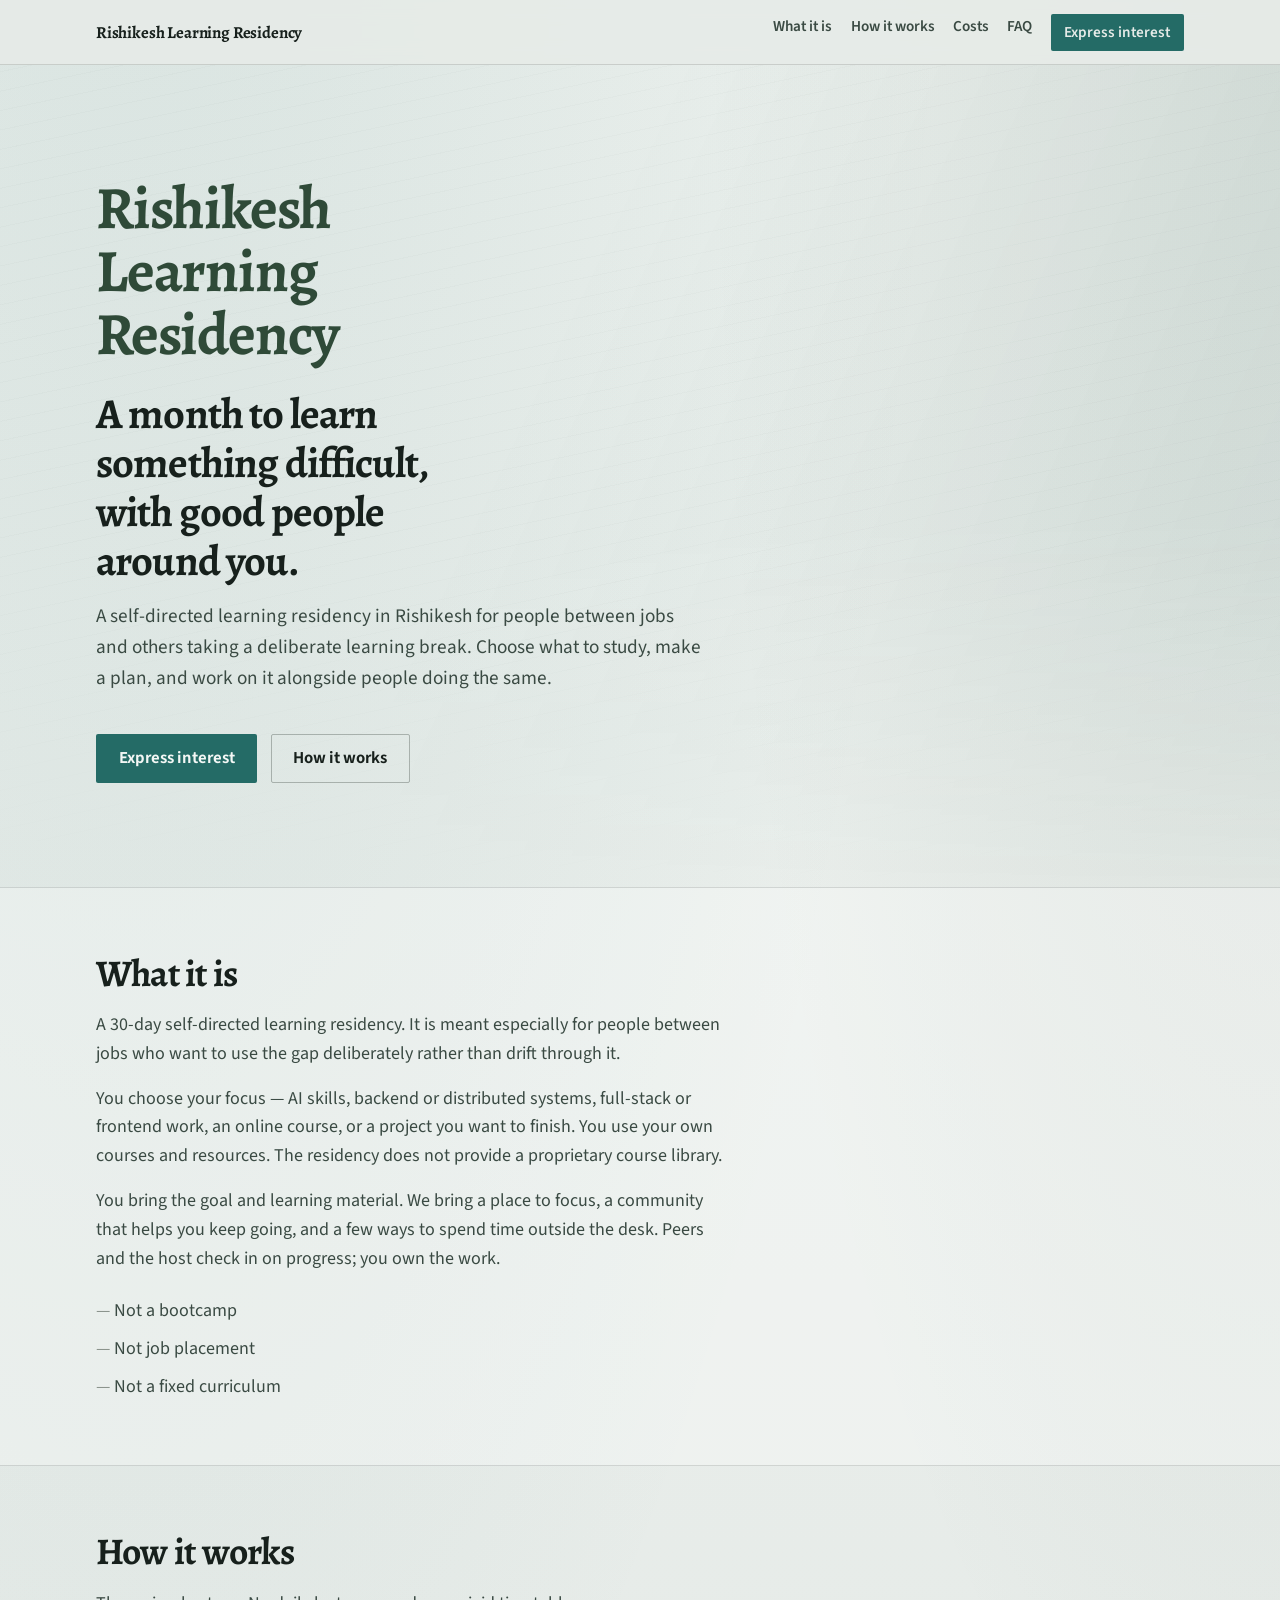
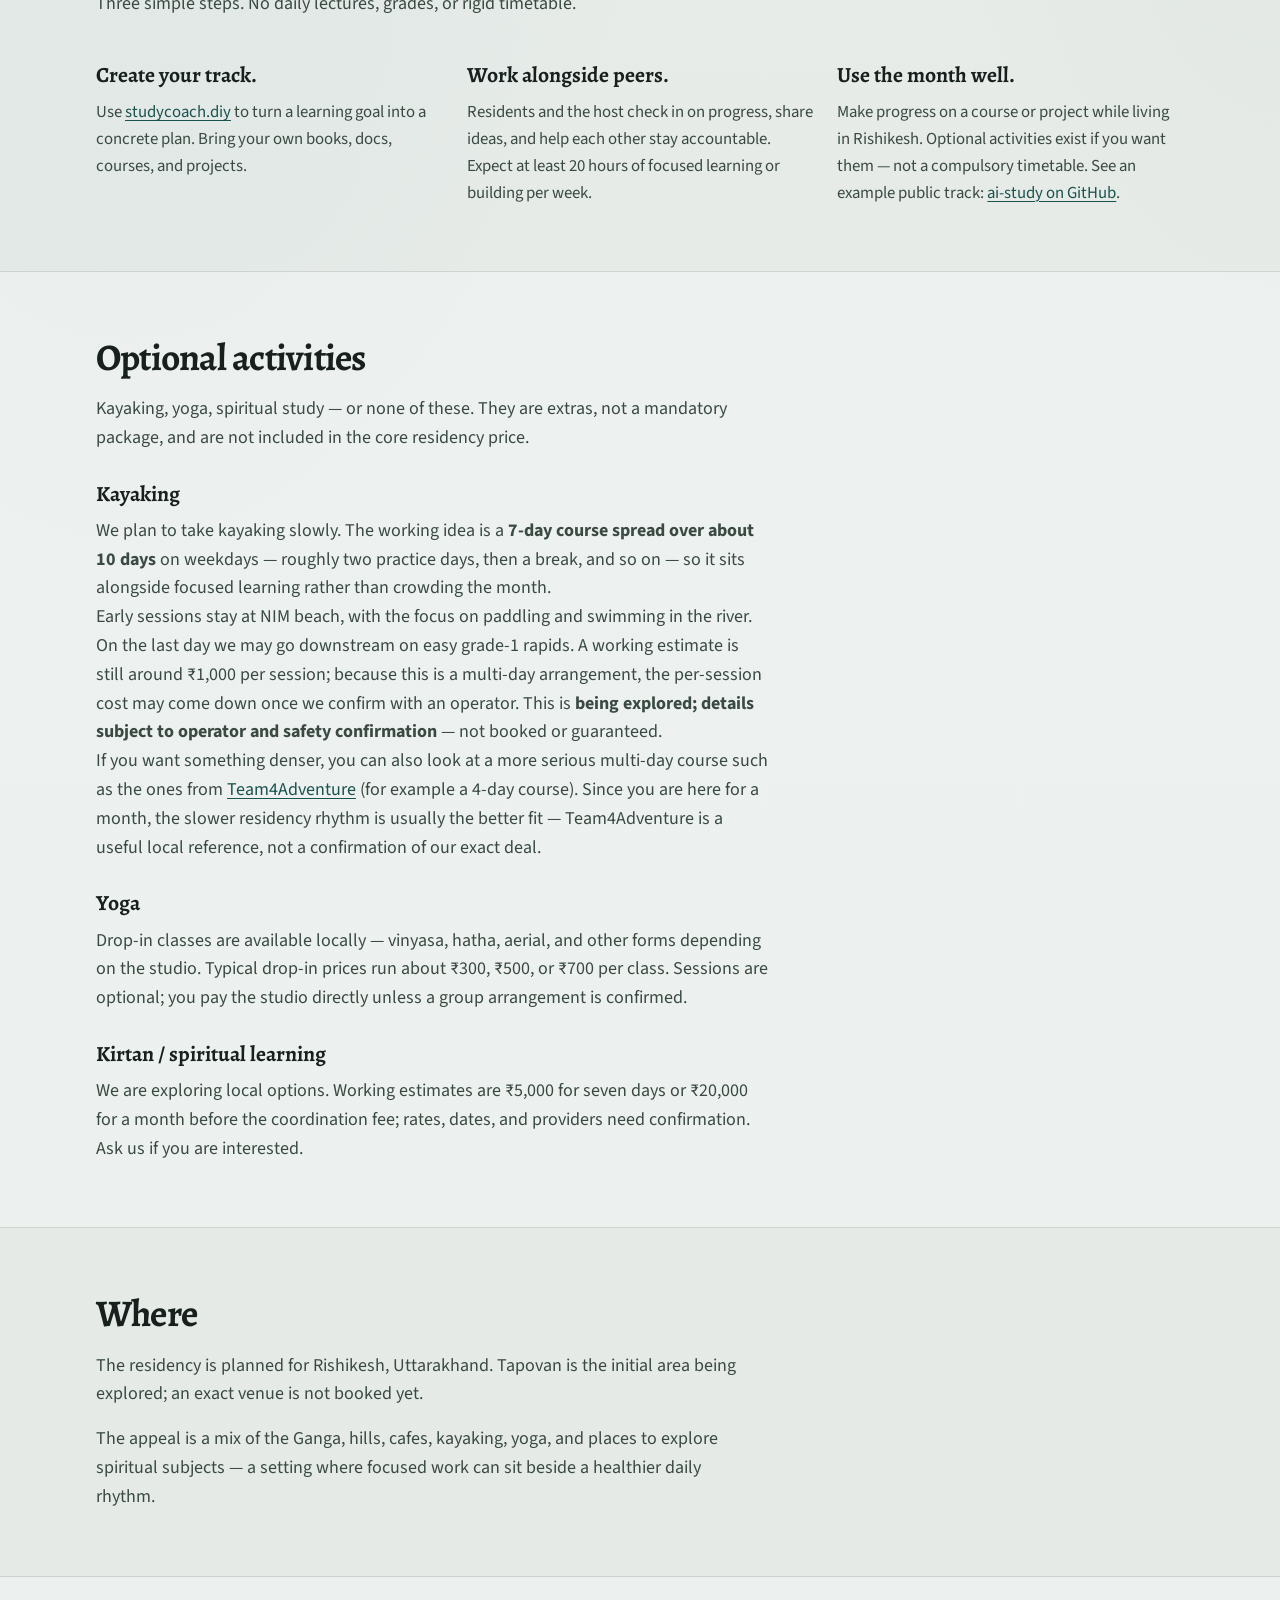
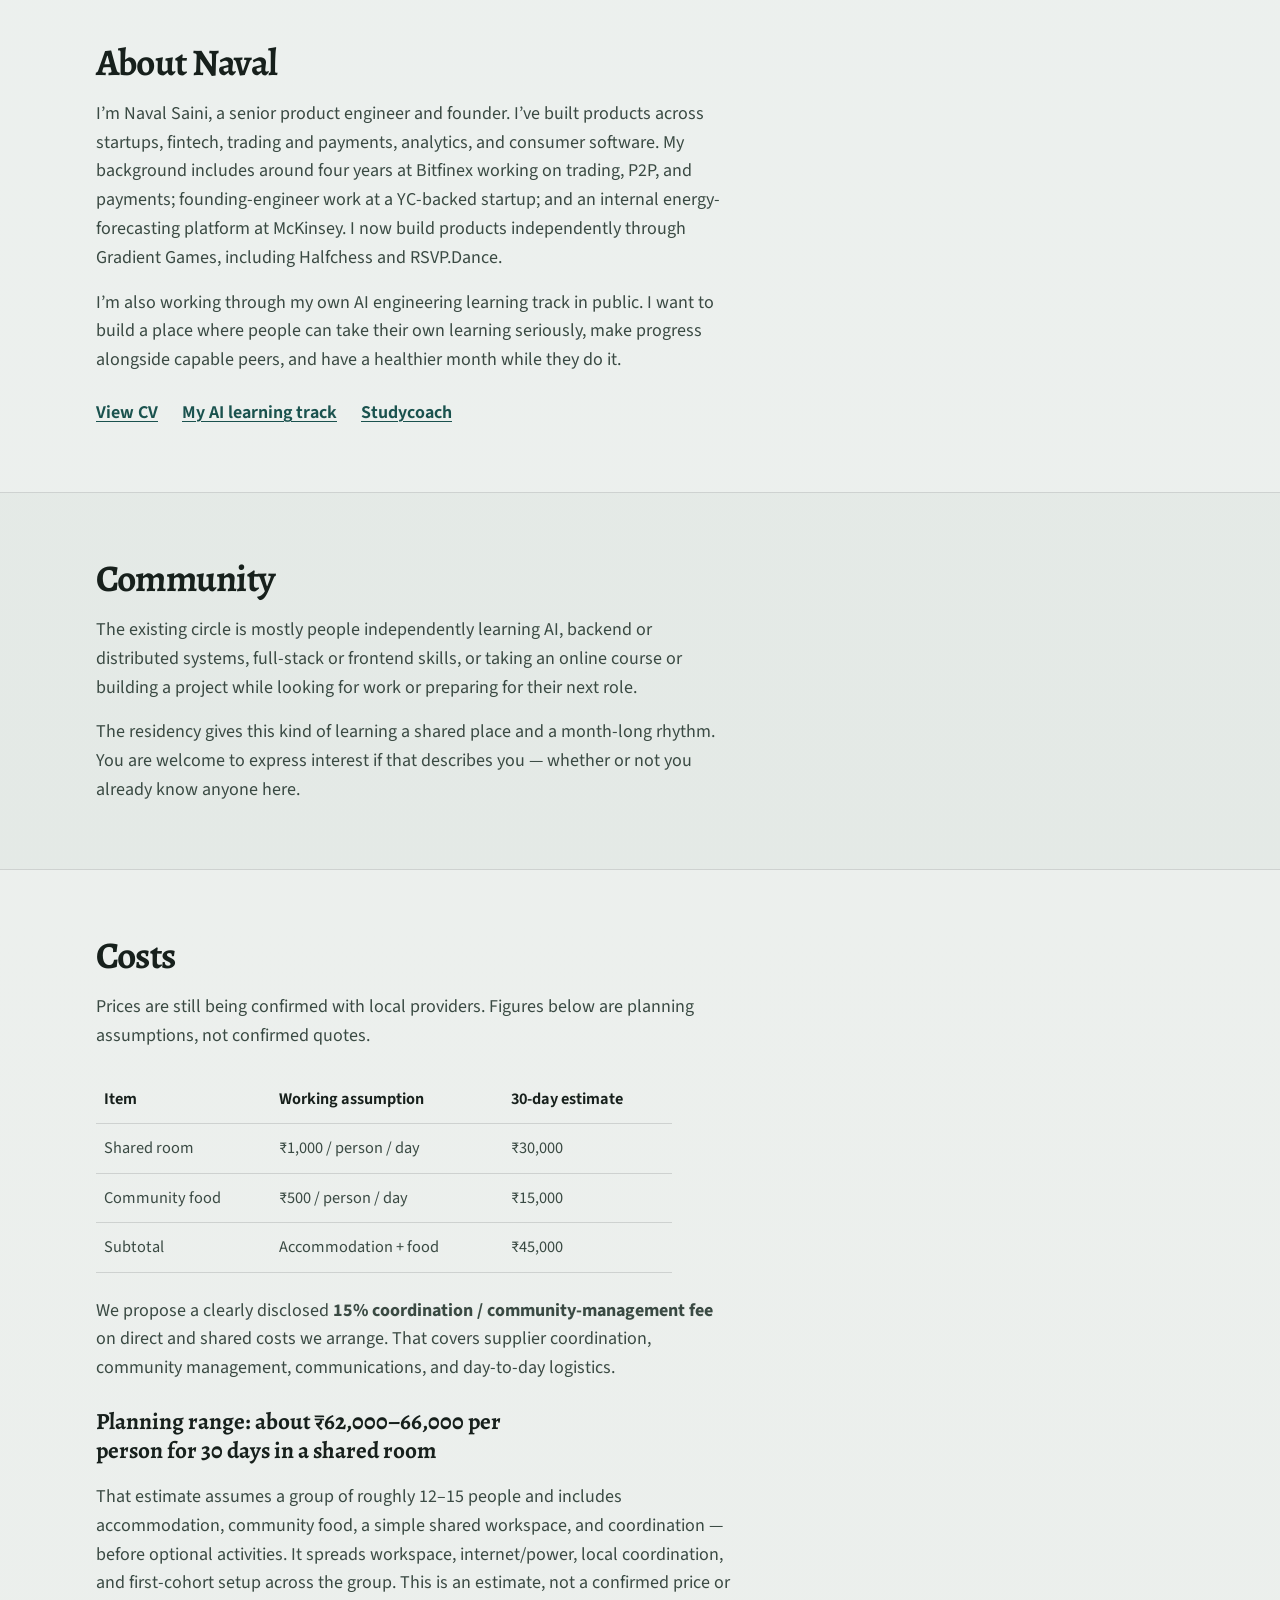
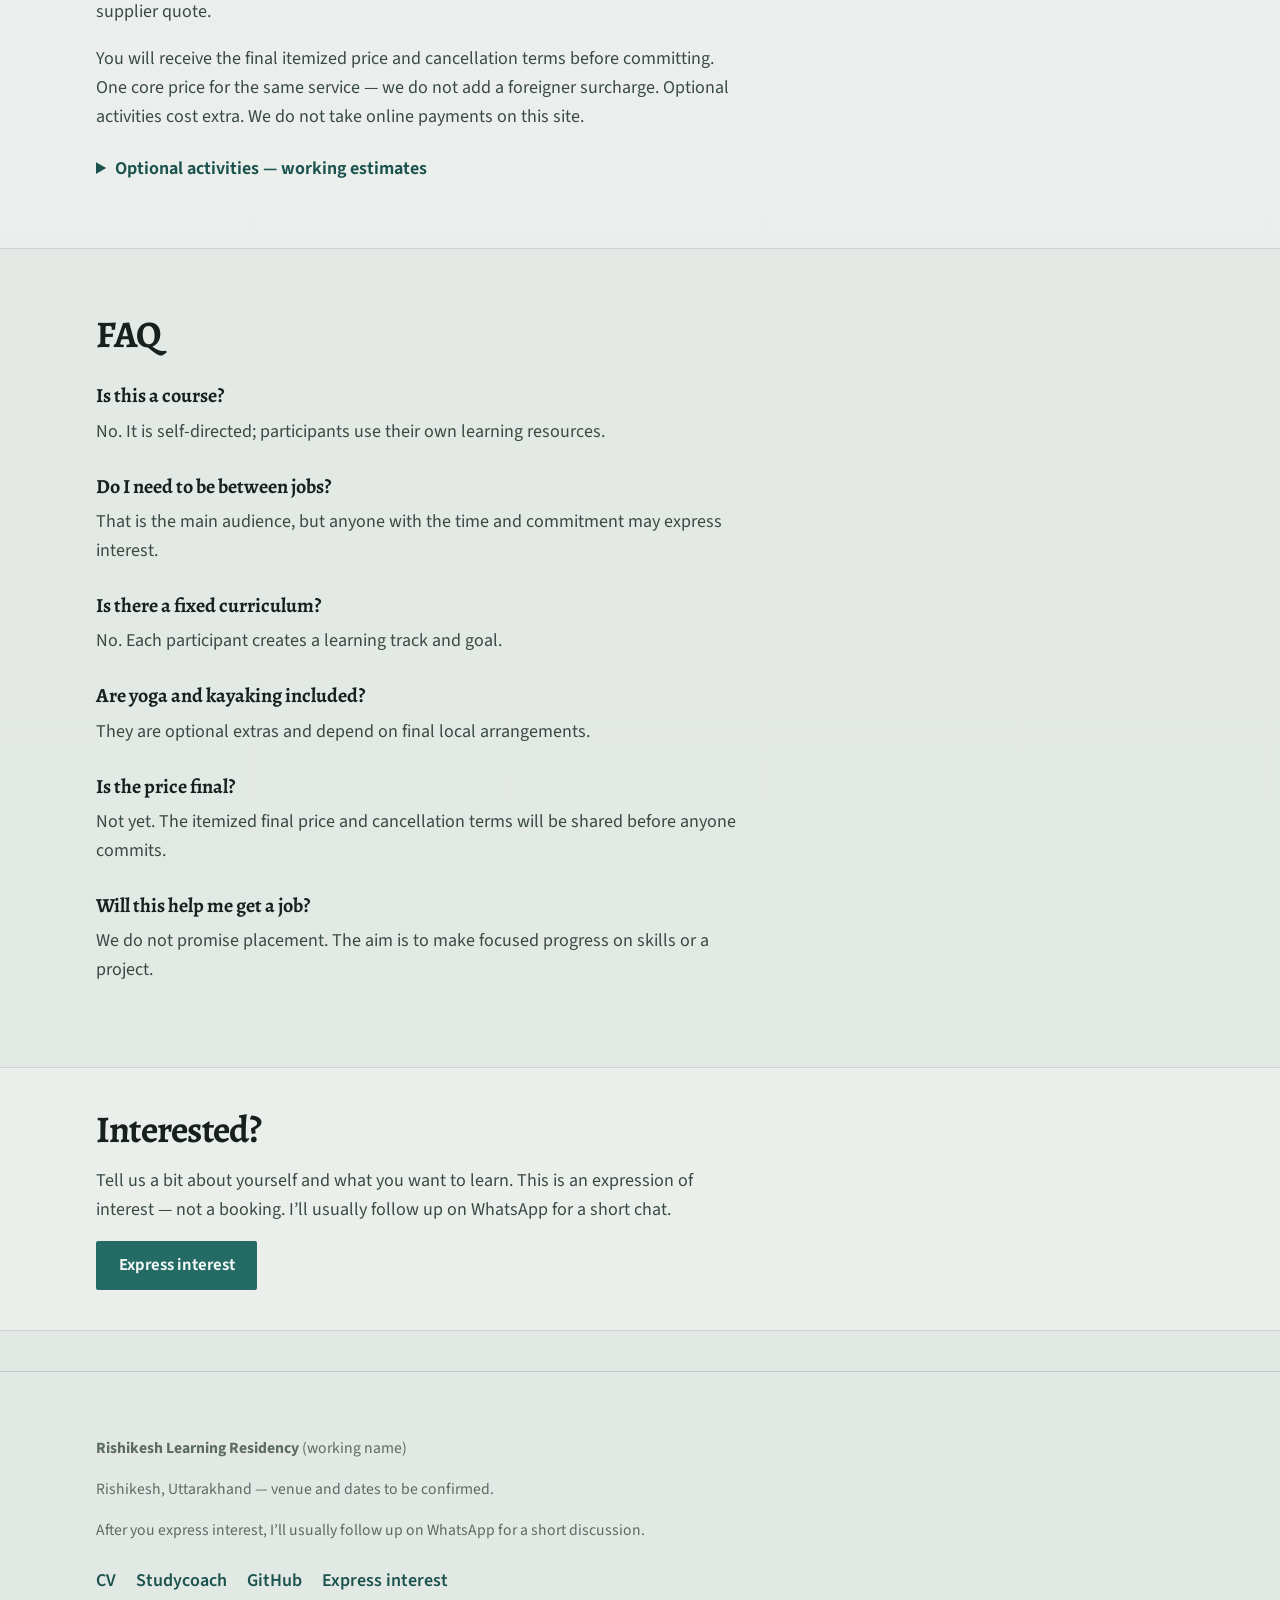
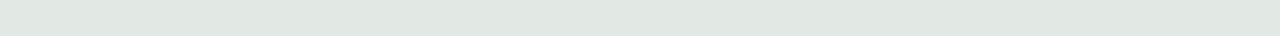
==== index.html @ 3d9aa68c "Add Rishikesh Learning Residency static site. Ship the English landing page and multi-step interest " ====
<!DOCTYPE html>
<html lang="en">
<head>
  <meta charset="utf-8">
  <meta name="viewport" content="width=device-width, initial-scale=1">
  <title>Rishikesh Learning Residency — a month to learn something difficult</title>
  <meta name="description" content="A 30-day self-directed learning residency in Rishikesh for people between jobs and others taking a deliberate learning break. Place, community, and accountability — not a bootcamp.">
  <meta property="og:title" content="Rishikesh Learning Residency">
  <meta property="og:description" content="A month to learn something difficult, with good people around you. Self-directed residency in Rishikesh — especially for people between jobs.">
  <meta property="og:type" content="website">
  <link rel="preconnect" href="https://fonts.googleapis.com">
  <link rel="preconnect" href="https://fonts.gstatic.com" crossorigin>
  <link href="https://fonts.googleapis.com/css2?family=Alegreya:ital,wght@0,500;0,700;1,500&family=Source+Sans+3:ital,wght@0,400;0,600;0,700;1,400&display=swap" rel="stylesheet">
  <link rel="stylesheet" href="css/styles.css">
</head>
<body>
  <!--
    THESIS: A riverside month for serious self-directed learning with peers — not a SaaS bootcamp funnel.
    OWN-WORLD: Cool stone-paper ground, forest ink, river-teal actions; Alegreya display + Source Sans 3; editorial sections without card grids.
    STORY: Visitor understands self-directed residency for between-jobs engineers, trusts provisional pricing, and expresses interest.
    FIRST VIEWPORT: Brand name dominant, one headline, one subhead, two CTAs; CSS river/stone atmosphere — no stock photo.
    FORM: Brief-pinned outdoors editorial (river / stone / forest / paper); seed deferred — PRODUCT.md + approved spec.
    FINISH: unreviewed and undocumented is unfinished; this build ends with the finish review, the verdict, and DESIGN.md
  -->
  <a class="skip-link" href="#main">Skip to content</a>

  <header class="site-header">
    <div class="site-header__inner">
      <a class="brand" href="index.html">Rishikesh Learning Residency</a>
      <nav class="nav" aria-label="Primary">
        <a href="#what">What it is</a>
        <a href="#how-it-works">How it works</a>
        <a href="#costs">Costs</a>
        <a href="#faq">FAQ</a>
        <a class="nav__cta" href="apply.html">Express interest</a>
      </nav>
    </div>
  </header>

  <main id="main">
    <section class="hero" aria-labelledby="hero-brand">
      <div class="hero__atmosphere" aria-hidden="true"></div>
      <div class="hero__inner">
        <p class="hero__brand" id="hero-brand">Rishikesh Learning Residency</p>
        <h1>A month to learn something difficult, with good people around you.</h1>
        <p class="hero__lead">A self-directed learning residency in Rishikesh for people between jobs and others taking a deliberate learning break. Choose what to study, make a plan, and work on it alongside people doing the same.</p>
        <div class="hero__actions">
          <a class="btn btn--primary" href="apply.html">Express interest</a>
          <a class="btn btn--secondary" href="#how-it-works">How it works</a>
        </div>
      </div>
    </section>

    <section class="section section--band" id="what" aria-labelledby="what-title">
      <div class="section__inner">
        <h2 id="what-title">What it is</h2>
        <div class="prose">
          <p>A 30-day self-directed learning residency. It is meant especially for people between jobs who want to use the gap deliberately rather than drift through it.</p>
          <p>You choose your focus — AI skills, backend or distributed systems, full-stack or frontend work, an online course, or a project you want to finish. You use your own courses and resources. The residency does not provide a proprietary course library.</p>
          <p>You bring the goal and learning material. We bring a place to focus, a community that helps you keep going, and a few ways to spend time outside the desk. Peers and the host check in on progress; you own the work.</p>
        </div>
        <ul class="not-list" aria-label="What this is not">
          <li>Not a bootcamp</li>
          <li>Not job placement</li>
          <li>Not a fixed curriculum</li>
        </ul>
      </div>
    </section>

    <section class="section" id="how-it-works" aria-labelledby="how-title">
      <div class="section__inner">
        <h2 id="how-title">How it works</h2>
        <p class="section__lead">Three simple steps. No daily lectures, grades, or rigid timetable.</p>
        <ol class="steps">
          <li>
            <strong>Create your track.</strong>
            <p>Use <a href="https://studycoach.diy" target="_blank" rel="noopener noreferrer">studycoach.diy</a> to turn a learning goal into a concrete plan. Bring your own books, docs, courses, and projects.</p>
          </li>
          <li>
            <strong>Work alongside peers.</strong>
            <p>Residents and the host check in on progress, share ideas, and help each other stay accountable. Expect at least 20 hours of focused learning or building per week.</p>
          </li>
          <li>
            <strong>Use the month well.</strong>
            <p>Make progress on a course or project while living in Rishikesh. Optional activities exist if you want them — not a compulsory timetable. See an example public track: <a href="https://github.com/naval200/ai-study" target="_blank" rel="noopener noreferrer">ai-study on GitHub</a>.</p>
          </li>
        </ol>
      </div>
    </section>

    <section class="section section--band" id="activities" aria-labelledby="activities-title">
      <div class="section__inner">
        <h2 id="activities-title">Optional activities</h2>
        <p class="section__lead">Kayaking, yoga, spiritual study — or none of these. They are extras, not a mandatory package, and are not included in the core residency price.</p>
        <ul class="activity-list">
          <li>
            <h3>Kayaking</h3>
            <p>We plan to take kayaking slowly. The working idea is a <strong>7-day course spread over about 10 days</strong> on weekdays — roughly two practice days, then a break, and so on — so it sits alongside focused learning rather than crowding the month.</p>
            <p>Early sessions stay at NIM beach, with the focus on paddling and swimming in the river. On the last day we may go downstream on easy grade-1 rapids. A working estimate is still around ₹1,000 per session; because this is a multi-day arrangement, the per-session cost may come down once we confirm with an operator. This is <strong>being explored; details subject to operator and safety confirmation</strong> — not booked or guaranteed.</p>
            <p>If you want something denser, you can also look at a more serious multi-day course such as the ones from <a href="https://team4adventure.com/kayaking-course-basic" target="_blank" rel="noopener noreferrer">Team4Adventure</a> (for example a 4-day course). Since you are here for a month, the slower residency rhythm is usually the better fit — Team4Adventure is a useful local reference, not a confirmation of our exact deal.</p>
          </li>
          <li>
            <h3>Yoga</h3>
            <p>Drop-in classes are available locally — vinyasa, hatha, aerial, and other forms depending on the studio. Typical drop-in prices run about ₹300, ₹500, or ₹700 per class. Sessions are optional; you pay the studio directly unless a group arrangement is confirmed.</p>
          </li>
          <li>
            <h3>Kirtan / spiritual learning</h3>
            <p>We are exploring local options. Working estimates are ₹5,000 for seven days or ₹20,000 for a month before the coordination fee; rates, dates, and providers need confirmation. Ask us if you are interested.</p>
          </li>
        </ul>
      </div>
    </section>

    <section class="section" id="where" aria-labelledby="where-title">
      <div class="section__inner">
        <h2 id="where-title">Where</h2>
        <div class="prose">
          <p>The residency is planned for Rishikesh, Uttarakhand. Tapovan is the initial area being explored; an exact venue is not booked yet.</p>
          <p>The appeal is a mix of the Ganga, hills, cafes, kayaking, yoga, and places to explore spiritual subjects — a setting where focused work can sit beside a healthier daily rhythm.</p>
        </div>
      </div>
    </section>

    <section class="section section--band" id="about" aria-labelledby="about-title">
      <div class="section__inner">
        <h2 id="about-title">About Naval</h2>
        <div class="prose">
          <p>I’m Naval Saini, a senior product engineer and founder. I’ve built products across startups, fintech, trading and payments, analytics, and consumer software. My background includes around four years at Bitfinex working on trading, P2P, and payments; founding-engineer work at a YC-backed startup; and an internal energy-forecasting platform at McKinsey. I now build products independently through Gradient Games, including Halfchess and RSVP.Dance.</p>
          <p>I’m also working through my own AI engineering learning track in public. I want to build a place where people can take their own learning seriously, make progress alongside capable peers, and have a healthier month while they do it.</p>
        </div>
        <div class="about-links">
          <a href="https://docs.google.com/document/d/1HpagfX0jXN2ov1obf1JOlhFq2pX6bAbXEfdLFe5IGxw/edit?usp=sharing" target="_blank" rel="noopener noreferrer">View CV</a>
          <a href="https://github.com/naval200/ai-study" target="_blank" rel="noopener noreferrer">My AI learning track</a>
          <a href="https://studycoach.diy" target="_blank" rel="noopener noreferrer">Studycoach</a>
        </div>
      </div>
    </section>

    <section class="section" id="community" aria-labelledby="community-title">
      <div class="section__inner">
        <h2 id="community-title">Community</h2>
        <div class="prose">
          <p>The existing circle is mostly people independently learning AI, backend or distributed systems, full-stack or frontend skills, or taking an online course or building a project while looking for work or preparing for their next role.</p>
          <p>The residency gives this kind of learning a shared place and a month-long rhythm. You are welcome to express interest if that describes you — whether or not you already know anyone here.</p>
        </div>
      </div>
    </section>

    <section class="section section--band" id="costs" aria-labelledby="costs-title">
      <div class="section__inner">
        <h2 id="costs-title">Costs</h2>
        <p class="section__lead">Prices are still being confirmed with local providers. Figures below are planning assumptions, not confirmed quotes.</p>

        <table class="cost-table">
          <caption class="visually-hidden">Working 30-day cost assumptions</caption>
          <thead>
            <tr>
              <th scope="col">Item</th>
              <th scope="col">Working assumption</th>
              <th scope="col">30-day estimate</th>
            </tr>
          </thead>
          <tbody>
            <tr>
              <td>Shared room</td>
              <td>₹1,000 / person / day</td>
              <td>₹30,000</td>
            </tr>
            <tr>
              <td>Community food</td>
              <td>₹500 / person / day</td>
              <td>₹15,000</td>
            </tr>
            <tr>
              <td>Subtotal</td>
              <td>Accommodation + food</td>
              <td>₹45,000</td>
            </tr>
          </tbody>
        </table>

        <p class="prose">We propose a clearly disclosed <strong>15% coordination / community-management fee</strong> on direct and shared costs we arrange. That covers supplier coordination, community management, communications, and day-to-day logistics.</p>

        <p class="cost-highlight">Planning range: about ₹62,000–66,000 per person for 30 days in a shared room</p>
        <p class="prose">That estimate assumes a group of roughly 12–15 people and includes accommodation, community food, a simple shared workspace, and coordination — before optional activities. It spreads workspace, internet/power, local coordination, and first-cohort setup across the group. This is an estimate, not a confirmed price or supplier quote.</p>
        <p class="prose">You will receive the final itemized price and cancellation terms before committing. One core price for the same service — we do not add a foreigner surcharge. Optional activities cost extra. We do not take online payments on this site.</p>

        <details class="optional-costs">
          <summary>Optional activities — working estimates</summary>
          <ul class="activity-list">
            <li>
              <h3>Kayaking</h3>
              <p>Proposed slow track: 7 practice days over ~10 calendar days × ₹1,000 = ₹7,000; with 15% fee, ₹8,050 — per-session rate may fall for a multi-day package. Optional denser courses (e.g. Team4Adventure 4-day) priced separately with the operator. <strong>Not confirmed.</strong></p>
            </li>
            <li>
              <h3>Kirtan</h3>
              <p>₹5,000 for 7 days / ₹20,000 for a month; with 15% fee, ₹5,750 / ₹23,000 if arranged by us. Provider and dates not confirmed.</p>
            </li>
            <li>
              <h3>Yoga drop-ins</h3>
              <p>Typical drop-ins about ₹300 / ₹500 / ₹700 depending on studio and style (vinyasa, hatha, aerial, and others). Paid separately unless a group arrangement is agreed.</p>
            </li>
          </ul>
        </details>
      </div>
    </section>

    <section class="section" id="faq" aria-labelledby="faq-title">
      <div class="section__inner">
        <h2 id="faq-title">FAQ</h2>
        <dl class="faq">
          <div>
            <dt>Is this a course?</dt>
            <dd>No. It is self-directed; participants use their own learning resources.</dd>
          </div>
          <div>
            <dt>Do I need to be between jobs?</dt>
            <dd>That is the main audience, but anyone with the time and commitment may express interest.</dd>
          </div>
          <div>
            <dt>Is there a fixed curriculum?</dt>
            <dd>No. Each participant creates a learning track and goal.</dd>
          </div>
          <div>
            <dt>Are yoga and kayaking included?</dt>
            <dd>They are optional extras and depend on final local arrangements.</dd>
          </div>
          <div>
            <dt>Is the price final?</dt>
            <dd>Not yet. The itemized final price and cancellation terms will be shared before anyone commits.</dd>
          </div>
          <div>
            <dt>Will this help me get a job?</dt>
            <dd>We do not promise placement. The aim is to make focused progress on skills or a project.</dd>
          </div>
        </dl>
      </div>
    </section>

    <section class="section section--tight section--band" aria-labelledby="cta-title">
      <div class="section__inner">
        <h2 id="cta-title">Interested?</h2>
        <p class="section__lead">Tell us a bit about yourself and what you want to learn. This is an expression of interest — not a booking. I’ll usually follow up on WhatsApp for a short chat.</p>
        <div class="hero__actions">
          <a class="btn btn--primary" href="apply.html">Express interest</a>
        </div>
      </div>
    </section>
  </main>

  <footer class="site-footer">
    <div class="site-footer__inner">
      <p><strong>Rishikesh Learning Residency</strong> (working name)</p>
      <p>Rishikesh, Uttarakhand — venue and dates to be confirmed.</p>
      <p>After you express interest, I’ll usually follow up on WhatsApp for a short discussion.</p>
      <div class="site-footer__links">
        <a href="https://docs.google.com/document/d/1HpagfX0jXN2ov1obf1JOlhFq2pX6bAbXEfdLFe5IGxw/edit?usp=sharing" target="_blank" rel="noopener noreferrer">CV</a>
        <a href="https://studycoach.diy" target="_blank" rel="noopener noreferrer">Studycoach</a>
        <a href="https://github.com/naval200/ai-study" target="_blank" rel="noopener noreferrer">GitHub</a>
        <a href="apply.html">Express interest</a>
      </div>
    </div>
  </footer>

</body>
</html>
---- css/styles.css ----
/* Rishikesh Learning Residency — shared styles */

:root {
  --paper: #e6ebe8;
  --paper-deep: #d5ddd8;
  --ink: #17201c;
  --ink-soft: #3a4a43;
  --muted: #5c6b64;
  --river: #246b66;
  --river-deep: #1a524e;
  --forest: #2f4a38;
  --stone: #8a938c;
  --line: rgba(23, 32, 28, 0.14);
  --warm: #c9b8a0;
  --danger: #8b3a2f;
  --focus: #1f7a74;
  --radius: 2px;
  --space-1: 0.5rem;
  --space-2: 1rem;
  --space-3: 1.5rem;
  --space-4: 2.5rem;
  --space-5: 4rem;
  --space-6: 6.5rem;
  --measure: 40rem;
  --wide: 68rem;
  --font-display: "Alegreya", "Palatino Linotype", "Book Antiqua", Palatino, serif;
  --font-body: "Source Sans 3", "Source Sans Pro", "Segoe UI", sans-serif;
  --shadow-soft: 0 12px 40px rgba(23, 32, 28, 0.08);
}

*,
*::before,
*::after {
  box-sizing: border-box;
}

html {
  scroll-behavior: smooth;
}

@media (prefers-reduced-motion: reduce) {
  html {
    scroll-behavior: auto;
  }

  *,
  *::before,
  *::after {
    animation-duration: 0.01ms !important;
    animation-iteration-count: 1 !important;
    transition-duration: 0.01ms !important;
  }
}

body {
  margin: 0;
  font-family: var(--font-body);
  font-size: 1.125rem;
  line-height: 1.6;
  color: var(--ink);
  background:
    radial-gradient(120% 80% at 10% -10%, rgba(36, 107, 102, 0.12), transparent 55%),
    radial-gradient(90% 60% at 100% 0%, rgba(47, 74, 56, 0.1), transparent 50%),
    linear-gradient(180deg, #eef2ef 0%, var(--paper) 28%, #e2e8e4 100%);
  min-height: 100vh;
}

img {
  max-width: 100%;
  display: block;
}

a {
  color: var(--river-deep);
  text-underline-offset: 0.18em;
}

a:hover {
  color: var(--river);
}

:focus-visible {
  outline: 2px solid var(--focus);
  outline-offset: 3px;
}

.visually-hidden {
  position: absolute;
  width: 1px;
  height: 1px;
  padding: 0;
  margin: -1px;
  overflow: hidden;
  clip: rect(0, 0, 0, 0);
  white-space: nowrap;
  border: 0;
}

.skip-link {
  position: absolute;
  left: var(--space-2);
  top: -100px;
  background: var(--ink);
  color: var(--paper);
  padding: 0.6rem 1rem;
  z-index: 1000;
}

.skip-link:focus {
  top: var(--space-2);
}

.site-header {
  position: sticky;
  top: 0;
  z-index: 50;
  backdrop-filter: blur(10px);
  background: rgba(230, 235, 232, 0.88);
  border-bottom: 1px solid var(--line);
}

.site-header__inner,
.section__inner,
.site-footer__inner,
.form-shell {
  width: min(100% - 2rem, var(--wide));
  margin-inline: auto;
}

.site-header__inner {
  display: flex;
  align-items: center;
  justify-content: space-between;
  gap: var(--space-2);
  padding: 0.85rem 0;
}

.brand {
  font-family: var(--font-display);
  font-weight: 700;
  font-size: 1.05rem;
  letter-spacing: -0.01em;
  color: var(--ink);
  text-decoration: none;
  max-width: 14rem;
  line-height: 1.25;
}

.brand:hover {
  color: var(--river-deep);
}

.nav {
  display: flex;
  flex-wrap: wrap;
  gap: 0.85rem 1.15rem;
  justify-content: flex-end;
}

.nav a {
  color: var(--ink-soft);
  text-decoration: none;
  font-size: 0.95rem;
  font-weight: 600;
}

.nav a:hover {
  color: var(--river);
}

.nav__cta {
  color: var(--paper) !important;
  background: var(--river);
  padding: 0.4rem 0.85rem;
  border-radius: var(--radius);
}

.nav__cta:hover {
  background: var(--river-deep);
  color: var(--paper) !important;
}

.hero {
  position: relative;
  padding: clamp(3.5rem, 10vw, 7rem) 0 clamp(4rem, 9vw, 6.5rem);
  overflow: hidden;
}

.hero__atmosphere {
  position: absolute;
  inset: 0;
  pointer-events: none;
  background:
    linear-gradient(115deg, transparent 40%, rgba(36, 107, 102, 0.08) 100%),
    repeating-linear-gradient(
      -12deg,
      transparent,
      transparent 18px,
      rgba(23, 32, 28, 0.015) 18px,
      rgba(23, 32, 28, 0.015) 19px
    );
  mask-image: linear-gradient(180deg, #000 55%, transparent 100%);
}

.hero__inner {
  position: relative;
  width: min(100% - 2rem, 44rem);
  margin-inline: auto 0;
  margin-left: max(1rem, calc((100% - var(--wide)) / 2));
  padding-right: 1rem;
}

.hero__brand {
  font-family: var(--font-display);
  font-size: clamp(2.4rem, 6vw, 3.75rem);
  font-weight: 700;
  line-height: 1.05;
  letter-spacing: -0.02em;
  margin: 0 0 var(--space-3);
  color: var(--forest);
  max-width: 14ch;
}

.hero h1 {
  font-family: var(--font-display);
  font-size: clamp(1.85rem, 4.2vw, 2.65rem);
  font-weight: 700;
  line-height: 1.15;
  letter-spacing: -0.02em;
  margin: 0 0 var(--space-2);
  max-width: 18ch;
}

.hero__lead {
  font-size: 1.2rem;
  color: var(--ink-soft);
  max-width: 38rem;
  margin: 0 0 var(--space-4);
}

.hero__actions {
  display: flex;
  flex-wrap: wrap;
  gap: 0.85rem;
}

.btn {
  display: inline-flex;
  align-items: center;
  justify-content: center;
  gap: 0.4rem;
  font-family: var(--font-body);
  font-size: 1.05rem;
  font-weight: 650;
  line-height: 1.2;
  text-decoration: none;
  border-radius: var(--radius);
  border: 1.5px solid transparent;
  padding: 0.85rem 1.35rem;
  cursor: pointer;
  transition: background 160ms ease, color 160ms ease, border-color 160ms ease, transform 160ms ease;
}

.btn:active {
  transform: translateY(1px);
}

.btn--primary {
  background: var(--river);
  color: #f3f7f5;
}

.btn--primary:hover {
  background: var(--river-deep);
  color: #f3f7f5;
}

.btn--secondary {
  background: transparent;
  color: var(--ink);
  border-color: rgba(23, 32, 28, 0.28);
}

.btn--secondary:hover {
  border-color: var(--river);
  color: var(--river-deep);
}

.btn--ghost {
  background: transparent;
  color: var(--ink-soft);
  border-color: transparent;
  padding-inline: 0.75rem;
}

.btn:disabled {
  opacity: 0.55;
  cursor: not-allowed;
  transform: none;
}

.section {
  padding: var(--space-5) 0;
}

.section--tight {
  padding: var(--space-4) 0;
}

.section--band {
  background: rgba(255, 255, 255, 0.28);
  border-block: 1px solid var(--line);
}

.section__inner > h2 {
  font-family: var(--font-display);
  font-size: clamp(1.75rem, 3.5vw, 2.35rem);
  font-weight: 700;
  letter-spacing: -0.02em;
  line-height: 1.15;
  margin: 0 0 var(--space-2);
  max-width: 22ch;
}

.section__lead,
.prose {
  max-width: var(--measure);
  color: var(--ink-soft);
}

.prose p,
.section__lead {
  margin: 0 0 var(--space-2);
}

.prose p:last-child,
.section__lead:last-child {
  margin-bottom: 0;
}

.not-list {
  list-style: none;
  padding: 0;
  margin: var(--space-3) 0 0;
  display: grid;
  gap: 0.55rem;
  max-width: 36rem;
}

.not-list li {
  padding-left: 1.15rem;
  position: relative;
  color: var(--ink-soft);
}

.not-list li::before {
  content: "—";
  position: absolute;
  left: 0;
  color: var(--stone);
}

.steps {
  list-style: none;
  padding: 0;
  margin: var(--space-4) 0 0;
  display: grid;
  gap: var(--space-4);
}

@media (min-width: 800px) {
  .steps {
    grid-template-columns: repeat(3, 1fr);
    gap: var(--space-3);
  }
}

.steps li {
  max-width: 22rem;
}

.steps strong {
  display: block;
  font-family: var(--font-display);
  font-size: 1.35rem;
  margin-bottom: 0.4rem;
  color: var(--ink);
}

.steps p {
  margin: 0;
  color: var(--ink-soft);
  font-size: 1.05rem;
}

.activity-list {
  list-style: none;
  padding: 0;
  margin: var(--space-3) 0 0;
  display: grid;
  gap: var(--space-3);
  max-width: 42rem;
}

.activity-list h3 {
  font-family: var(--font-display);
  font-size: 1.35rem;
  margin: 0 0 0.35rem;
}

.activity-list p {
  margin: 0;
  color: var(--ink-soft);
}

.note {
  margin-top: var(--space-3);
  padding: var(--space-2) var(--space-3);
  border: 1px solid var(--line);
  background: rgba(255, 255, 255, 0.35);
  max-width: 42rem;
  color: var(--ink-soft);
  font-size: 1rem;
}

.about-links {
  display: flex;
  flex-wrap: wrap;
  gap: 1rem 1.5rem;
  margin-top: var(--space-3);
}

.about-links a {
  font-weight: 650;
}

.cost-table {
  width: min(100%, 36rem);
  border-collapse: collapse;
  margin: var(--space-3) 0;
  font-size: 1.02rem;
}

.cost-table th,
.cost-table td {
  text-align: left;
  padding: 0.7rem 0.5rem;
  border-bottom: 1px solid var(--line);
  vertical-align: top;
}

.cost-table th {
  font-weight: 650;
  color: var(--ink);
}

.cost-table td {
  color: var(--ink-soft);
}

.cost-highlight {
  font-family: var(--font-display);
  font-size: 1.45rem;
  font-weight: 700;
  margin: var(--space-3) 0 var(--space-2);
  max-width: 28rem;
  line-height: 1.25;
}

details.optional-costs {
  margin-top: var(--space-3);
  max-width: 42rem;
}

details.optional-costs summary {
  cursor: pointer;
  font-weight: 650;
  color: var(--river-deep);
}

details.optional-costs[open] summary {
  margin-bottom: var(--space-2);
}

.faq {
  max-width: 42rem;
  display: grid;
  gap: var(--space-3);
  margin-top: var(--space-3);
}

.faq dt {
  font-family: var(--font-display);
  font-size: 1.25rem;
  font-weight: 700;
  margin: 0;
}

.faq dd {
  margin: 0.35rem 0 0;
  color: var(--ink-soft);
}

.site-footer {
  padding: var(--space-5) 0 var(--space-4);
  border-top: 1px solid var(--line);
  margin-top: var(--space-4);
}

.site-footer__inner {
  display: grid;
  gap: var(--space-2);
}

.site-footer p {
  margin: 0;
  color: var(--muted);
  font-size: 0.98rem;
  max-width: 36rem;
}

.site-footer__links {
  display: flex;
  flex-wrap: wrap;
  gap: 0.85rem 1.25rem;
  margin-top: var(--space-1);
}

.site-footer__links a {
  font-weight: 600;
  text-decoration: none;
}

.site-footer__links a:hover {
  text-decoration: underline;
}

/* Apply page */
.page-apply .site-header {
  margin-bottom: 0;
}

.apply-hero {
  padding: var(--space-4) 0 var(--space-3);
}

.apply-hero h1 {
  font-family: var(--font-display);
  font-size: clamp(1.9rem, 4vw, 2.5rem);
  margin: 0 0 var(--space-2);
  letter-spacing: -0.02em;
  max-width: 16ch;
}

.apply-hero p {
  margin: 0;
  max-width: var(--measure);
  color: var(--ink-soft);
}

.banner {
  margin: 0 0 var(--space-3);
  padding: var(--space-2) var(--space-3);
  border: 1px solid rgba(139, 58, 47, 0.28);
  background: rgba(139, 58, 47, 0.08);
  color: var(--ink);
  max-width: 42rem;
}

.banner--ok {
  border-color: rgba(36, 107, 102, 0.35);
  background: rgba(36, 107, 102, 0.1);
}

.progress {
  display: flex;
  flex-wrap: wrap;
  gap: 0.5rem;
  margin: 0 0 var(--space-4);
  padding: 0;
  list-style: none;
}

.progress li {
  font-size: 0.92rem;
  font-weight: 650;
  color: var(--muted);
  padding: 0.35rem 0.7rem;
  border-bottom: 2px solid transparent;
}

.progress li[aria-current="step"] {
  color: var(--river-deep);
  border-bottom-color: var(--river);
}

.progress li.is-done {
  color: var(--ink-soft);
}

.form-panel {
  display: none;
  max-width: 40rem;
  animation: rise 320ms cubic-bezier(0.16, 1, 0.3, 1);
}

.form-panel.is-active {
  display: block;
}

@keyframes rise {
  from {
    opacity: 0.35;
    transform: translateY(8px);
  }
  to {
    opacity: 1;
    transform: none;
  }
}

.form-panel h2 {
  font-family: var(--font-display);
  font-size: 1.55rem;
  margin: 0 0 var(--space-3);
}

.field {
  margin-bottom: var(--space-3);
}

.field label,
.field .label {
  display: block;
  font-weight: 650;
  margin-bottom: 0.4rem;
}

.field .hint {
  display: block;
  font-size: 0.92rem;
  font-weight: 400;
  color: var(--muted);
  margin-top: 0.25rem;
}

.req {
  color: var(--river-deep);
  font-weight: 700;
}

.opt {
  color: var(--muted);
  font-weight: 500;
  font-size: 0.9rem;
}

.field input[type="text"],
.field input[type="email"],
.field input[type="url"],
.field select,
.field textarea {
  width: 100%;
  font: inherit;
  color: var(--ink);
  background: rgba(255, 255, 255, 0.55);
  border: 1.5px solid rgba(23, 32, 28, 0.22);
  border-radius: var(--radius);
  padding: 0.7rem 0.8rem;
}

.field textarea {
  min-height: 6.5rem;
  resize: vertical;
}

.field input:focus-visible,
.field select:focus-visible,
.field textarea:focus-visible {
  border-color: var(--focus);
  outline: 2px solid rgba(31, 122, 116, 0.25);
  outline-offset: 1px;
}

.field.is-invalid input,
.field.is-invalid select,
.field.is-invalid textarea {
  border-color: var(--danger);
}

.field-error {
  display: none;
  margin-top: 0.35rem;
  color: var(--danger);
  font-size: 0.95rem;
}

.field.is-invalid .field-error {
  display: block;
}

.choice-grid {
  display: grid;
  gap: 0.55rem;
}

.choice {
  display: flex;
  gap: 0.65rem;
  align-items: flex-start;
  padding: 0.55rem 0.65rem;
  border: 1px solid var(--line);
  background: rgba(255, 255, 255, 0.28);
}

.choice input {
  margin-top: 0.3rem;
}

.form-actions {
  display: flex;
  flex-wrap: wrap;
  gap: 0.75rem;
  margin-top: var(--space-4);
  padding-top: var(--space-3);
  border-top: 1px solid var(--line);
}

.review {
  display: grid;
  gap: var(--space-3);
}

.review-block h3 {
  font-family: var(--font-display);
  font-size: 1.2rem;
  margin: 0 0 0.5rem;
}

.review-block dl {
  margin: 0;
  display: grid;
  gap: 0.65rem;
}

.review-block dt {
  font-weight: 650;
  font-size: 0.92rem;
  color: var(--muted);
}

.review-block dd {
  margin: 0.15rem 0 0;
  color: var(--ink);
  white-space: pre-wrap;
}

.form-result {
  display: none;
  max-width: 36rem;
  padding: var(--space-4) 0 var(--space-5);
}

.form-result.is-visible {
  display: block;
}

.form-result h2 {
  font-family: var(--font-display);
  font-size: 2rem;
  margin: 0 0 var(--space-2);
}

.form-result p {
  color: var(--ink-soft);
  margin: 0 0 var(--space-2);
}

@media (max-width: 720px) {
  .nav a:not(.nav__cta) {
    display: none;
  }

  .hero__inner {
    margin-left: 1rem;
  }

  .hero__brand {
    max-width: none;
  }

  body {
    font-size: 1.05rem;
  }
}
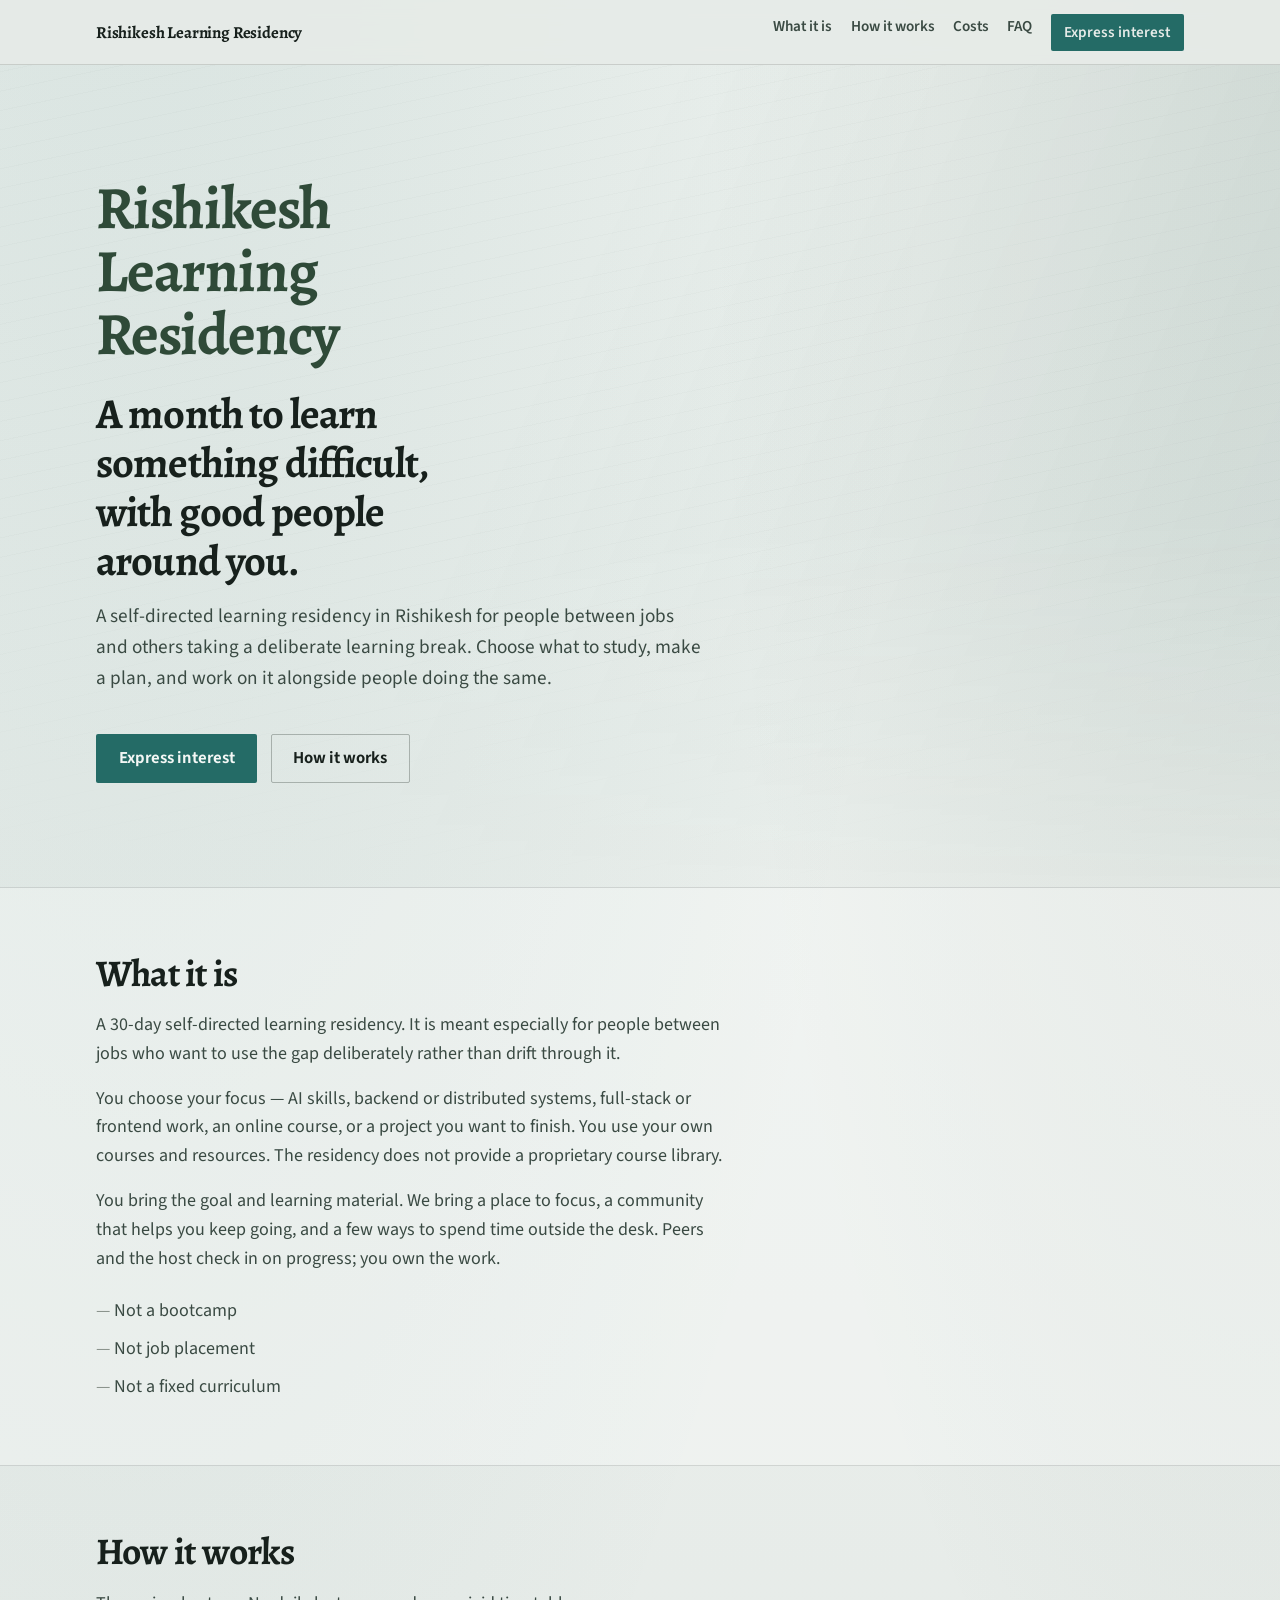
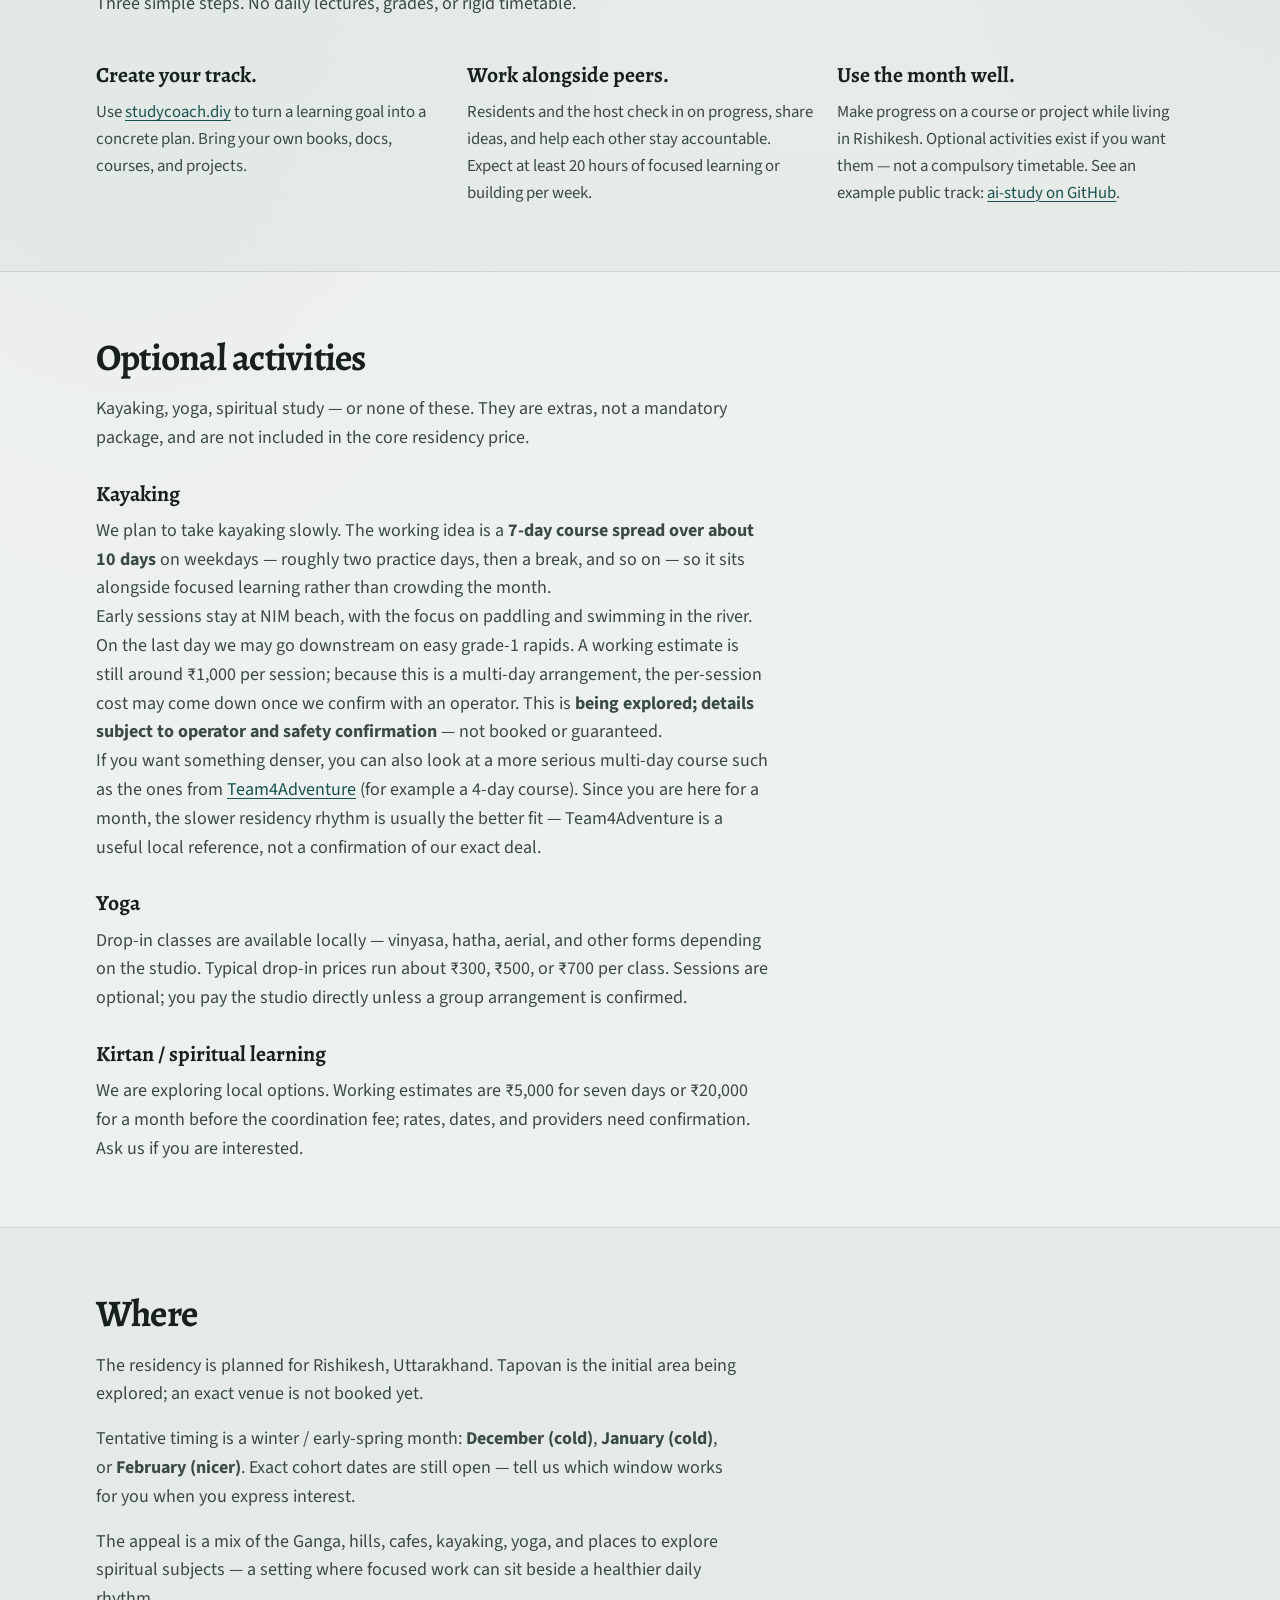
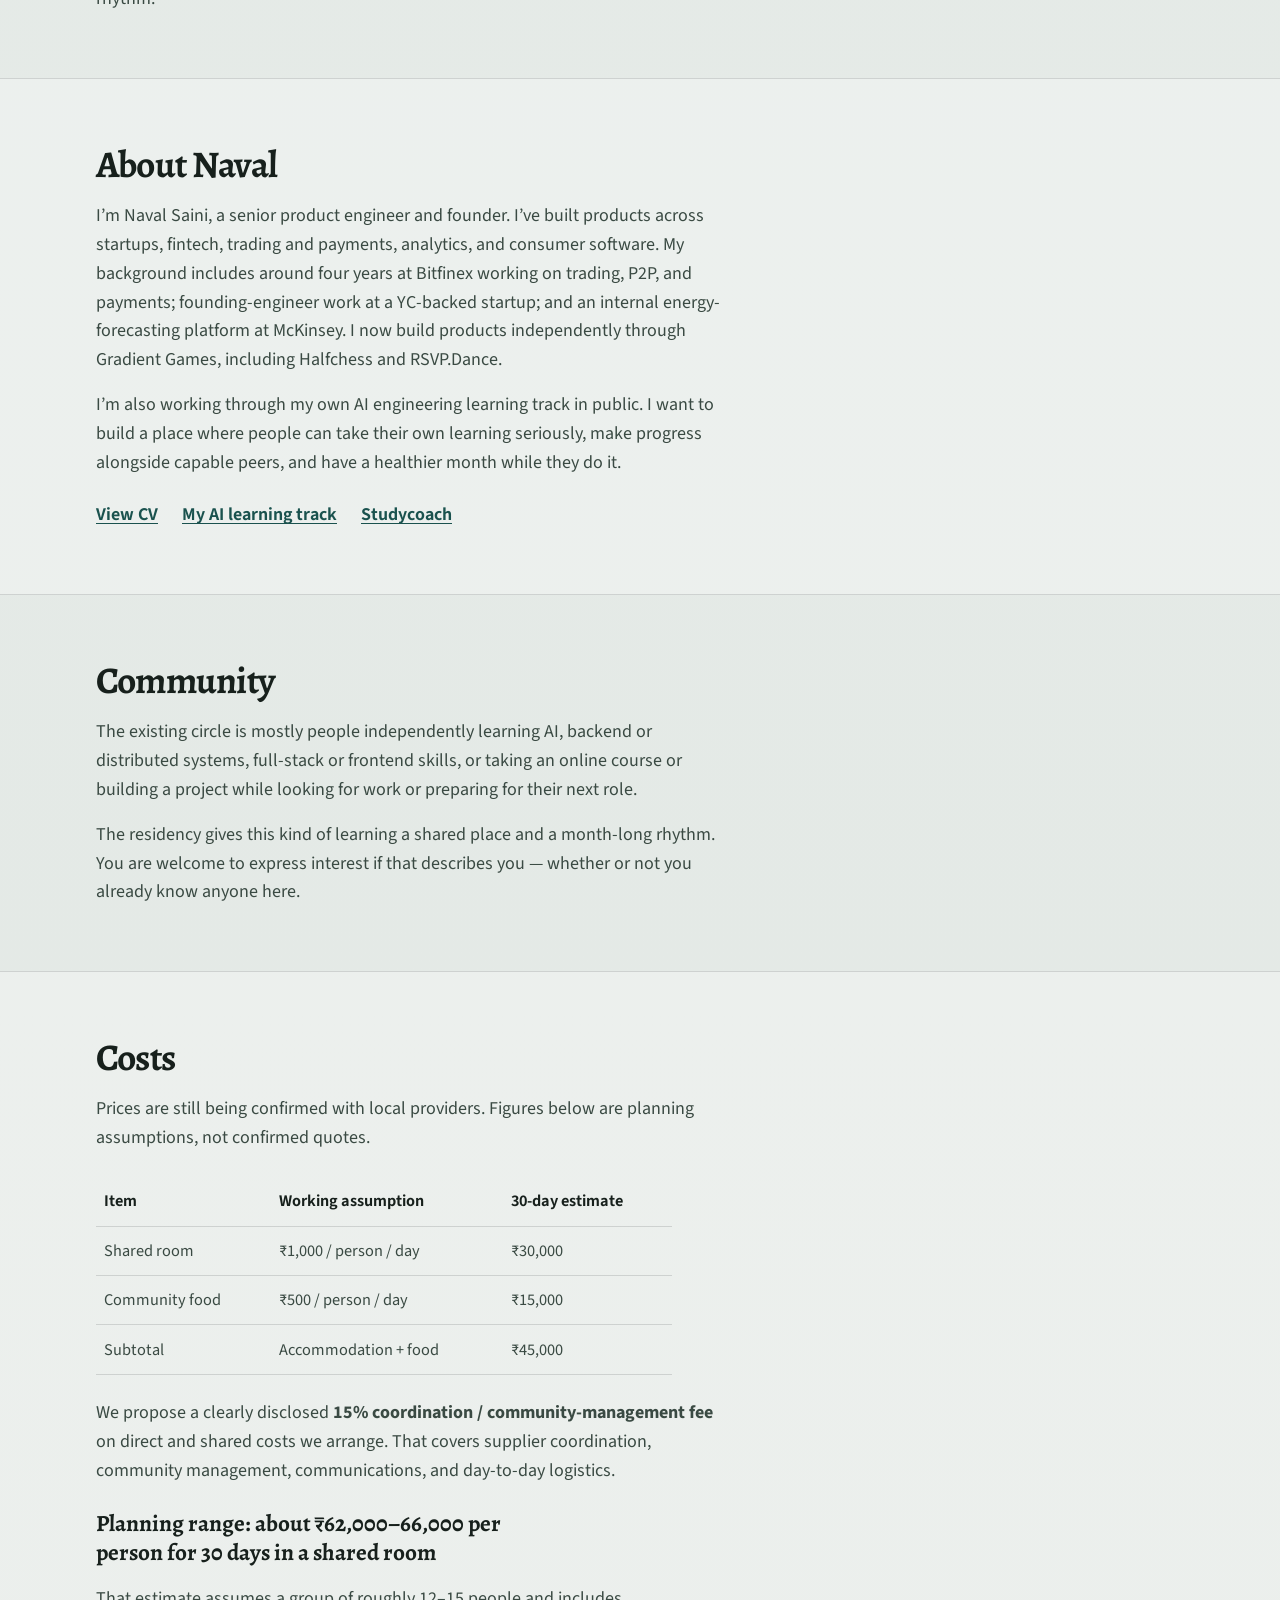
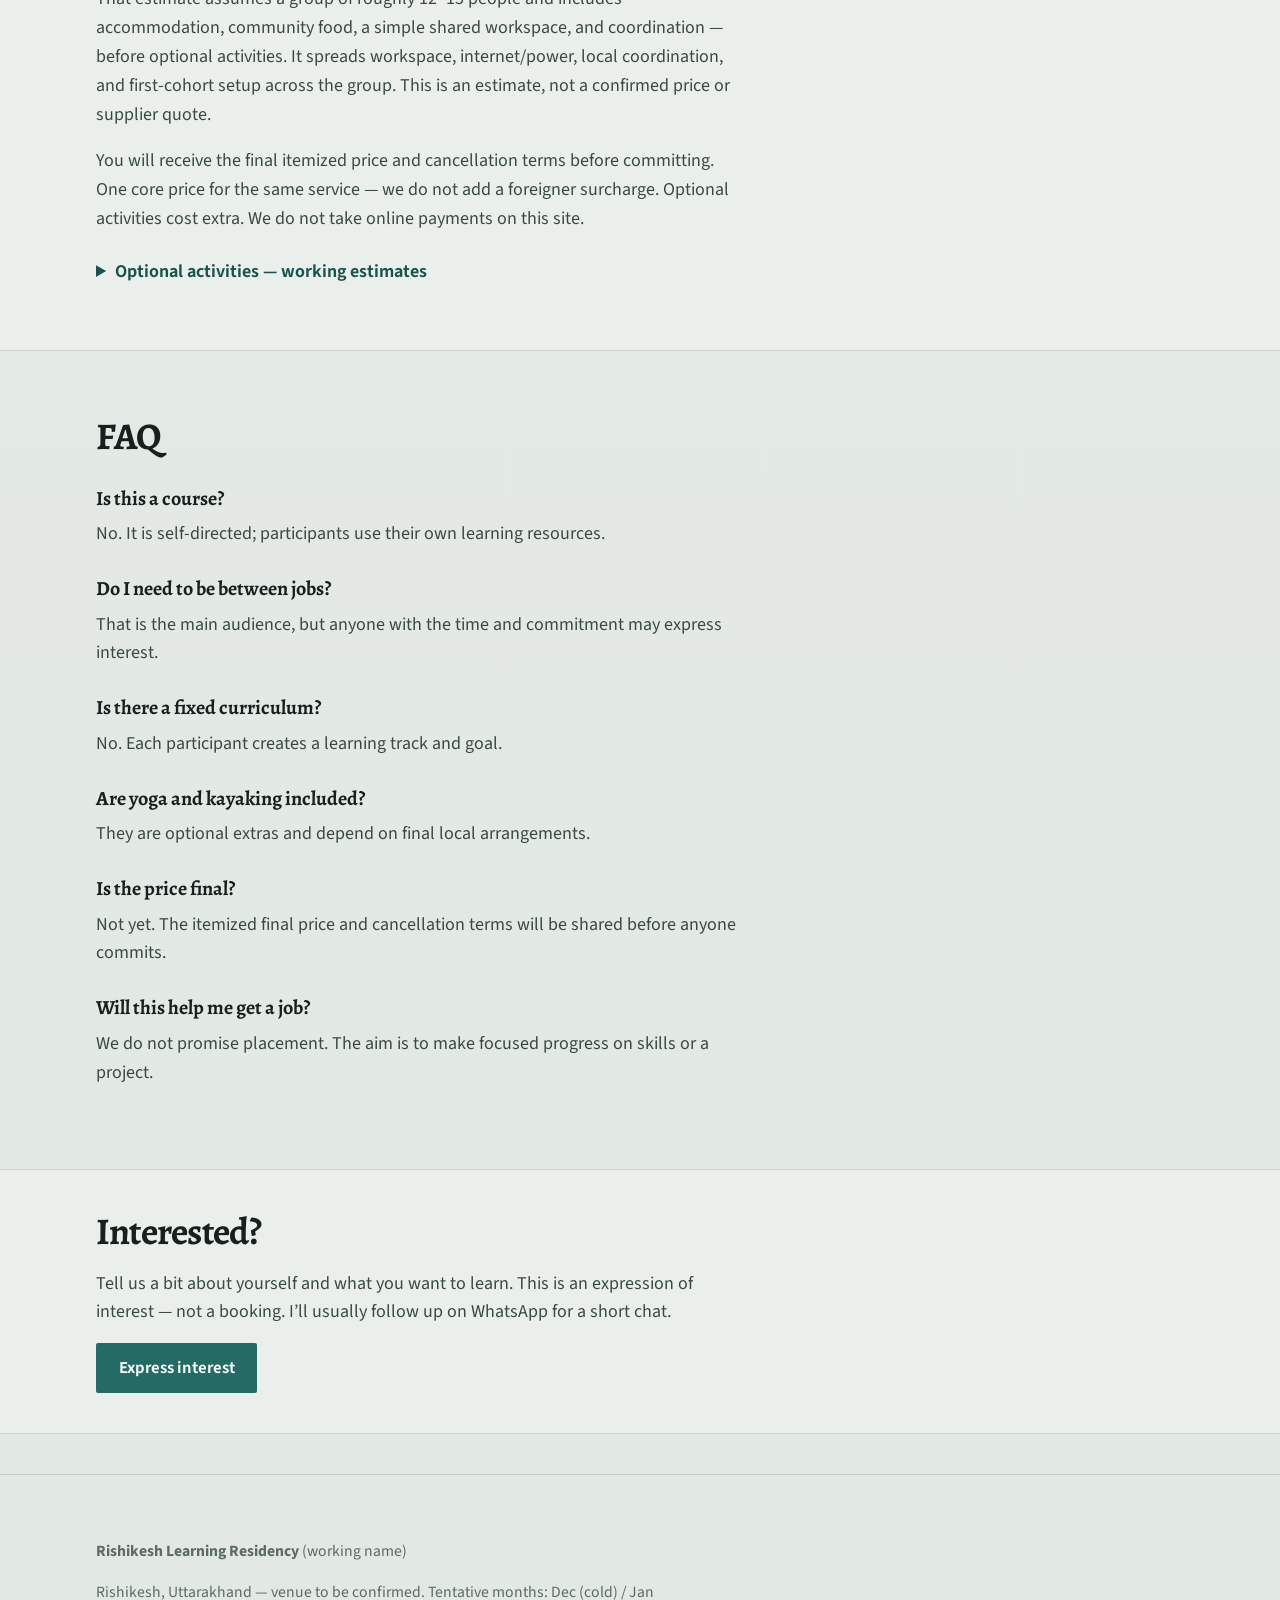
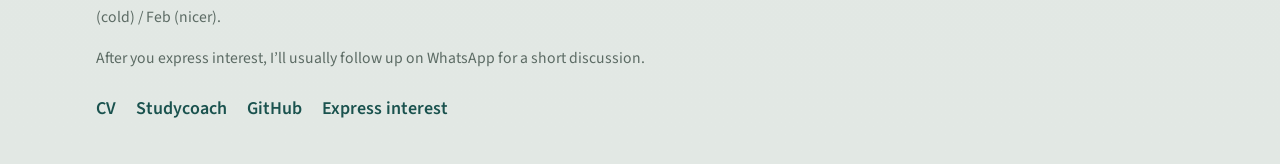
==== commit 15b3eb37: "Note tentative Dec/Jan/Feb residency windows. Keep timing provisional while naming the cold vs nicer" ====
--- a/index.html
+++ b/index.html
@@ -116,6 +116,7 @@
         <h2 id="where-title">Where</h2>
         <div class="prose">
           <p>The residency is planned for Rishikesh, Uttarakhand. Tapovan is the initial area being explored; an exact venue is not booked yet.</p>
+          <p>Tentative timing is a winter / early-spring month: <strong>December (cold)</strong>, <strong>January (cold)</strong>, or <strong>February (nicer)</strong>. Exact cohort dates are still open — tell us which window works for you when you express interest.</p>
           <p>The appeal is a mix of the Ganga, hills, cafes, kayaking, yoga, and places to explore spiritual subjects — a setting where focused work can sit beside a healthier daily rhythm.</p>
         </div>
       </div>
@@ -251,7 +252,7 @@
   <footer class="site-footer">
     <div class="site-footer__inner">
       <p><strong>Rishikesh Learning Residency</strong> (working name)</p>
-      <p>Rishikesh, Uttarakhand — venue and dates to be confirmed.</p>
+      <p>Rishikesh, Uttarakhand — venue to be confirmed. Tentative months: Dec (cold) / Jan (cold) / Feb (nicer).</p>
       <p>After you express interest, I’ll usually follow up on WhatsApp for a short discussion.</p>
       <div class="site-footer__links">
         <a href="https://docs.google.com/document/d/1HpagfX0jXN2ov1obf1JOlhFq2pX6bAbXEfdLFe5IGxw/edit?usp=sharing" target="_blank" rel="noopener noreferrer">CV</a>
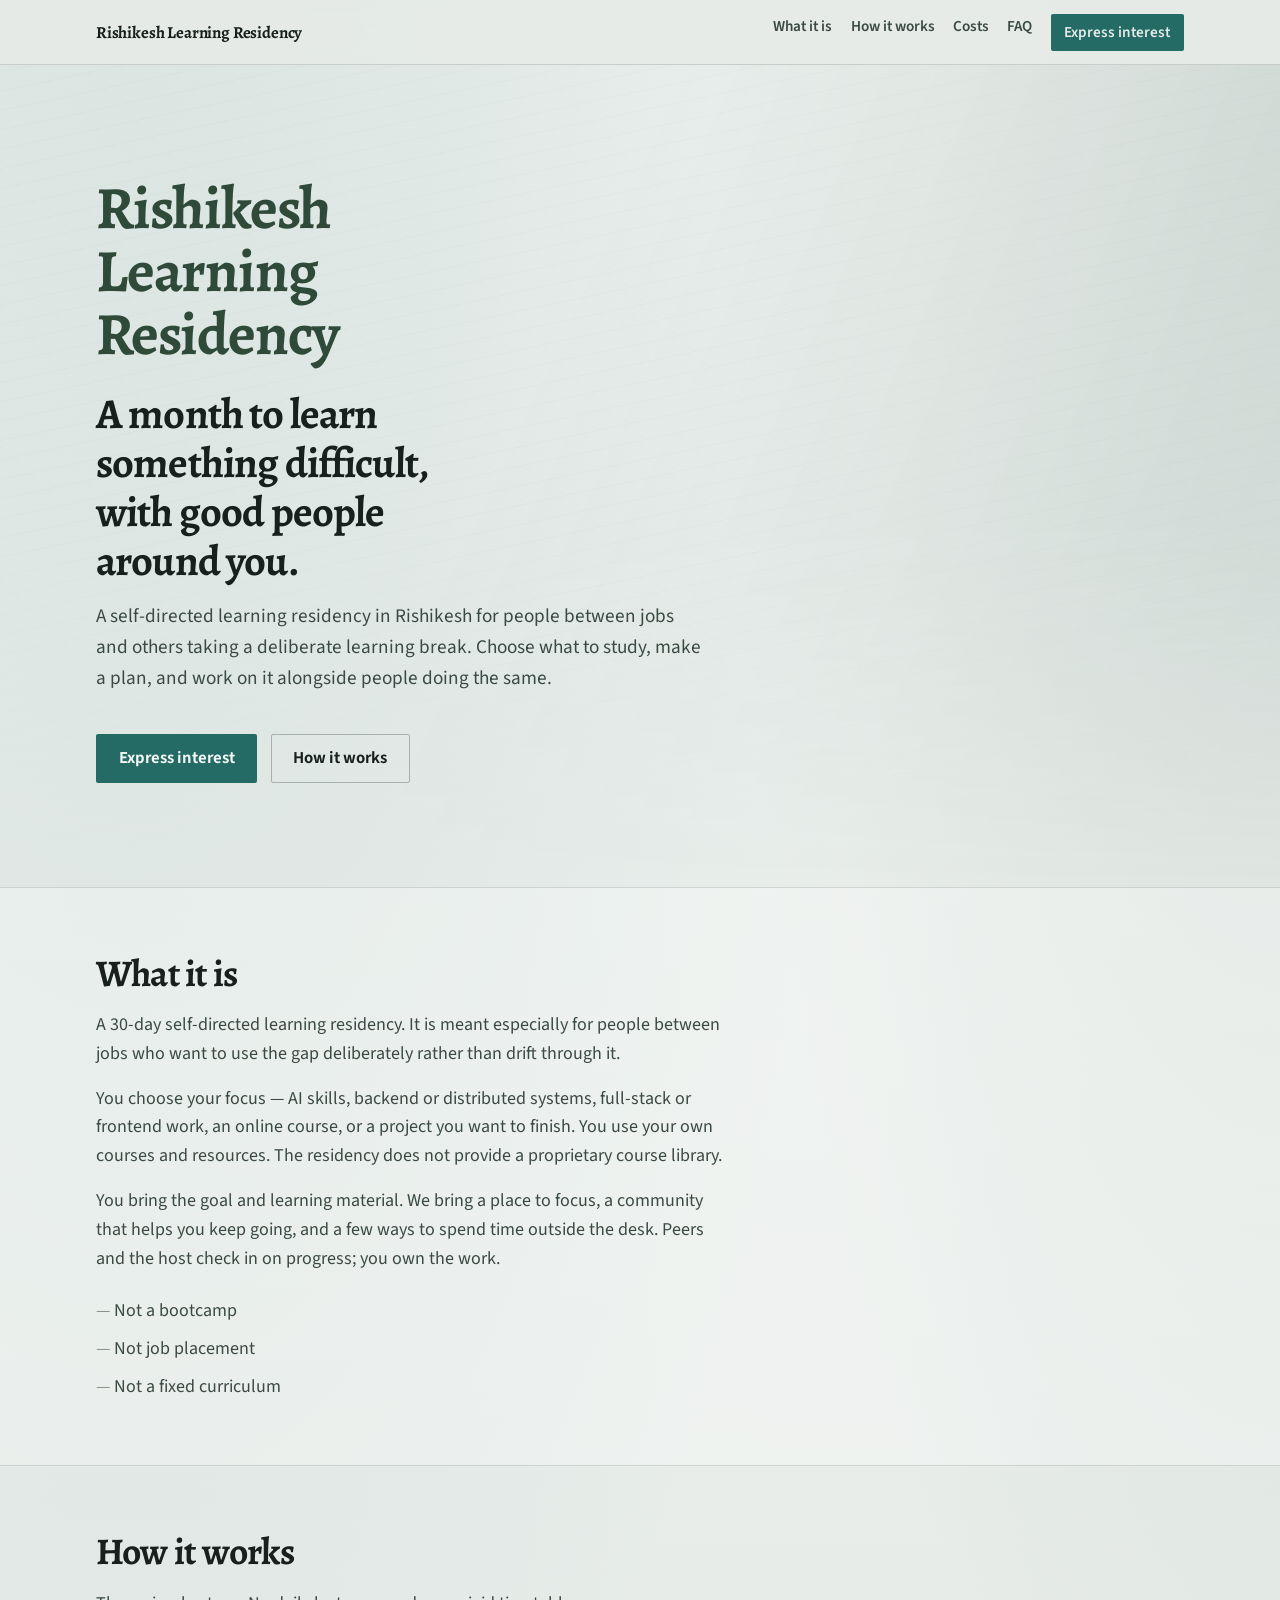
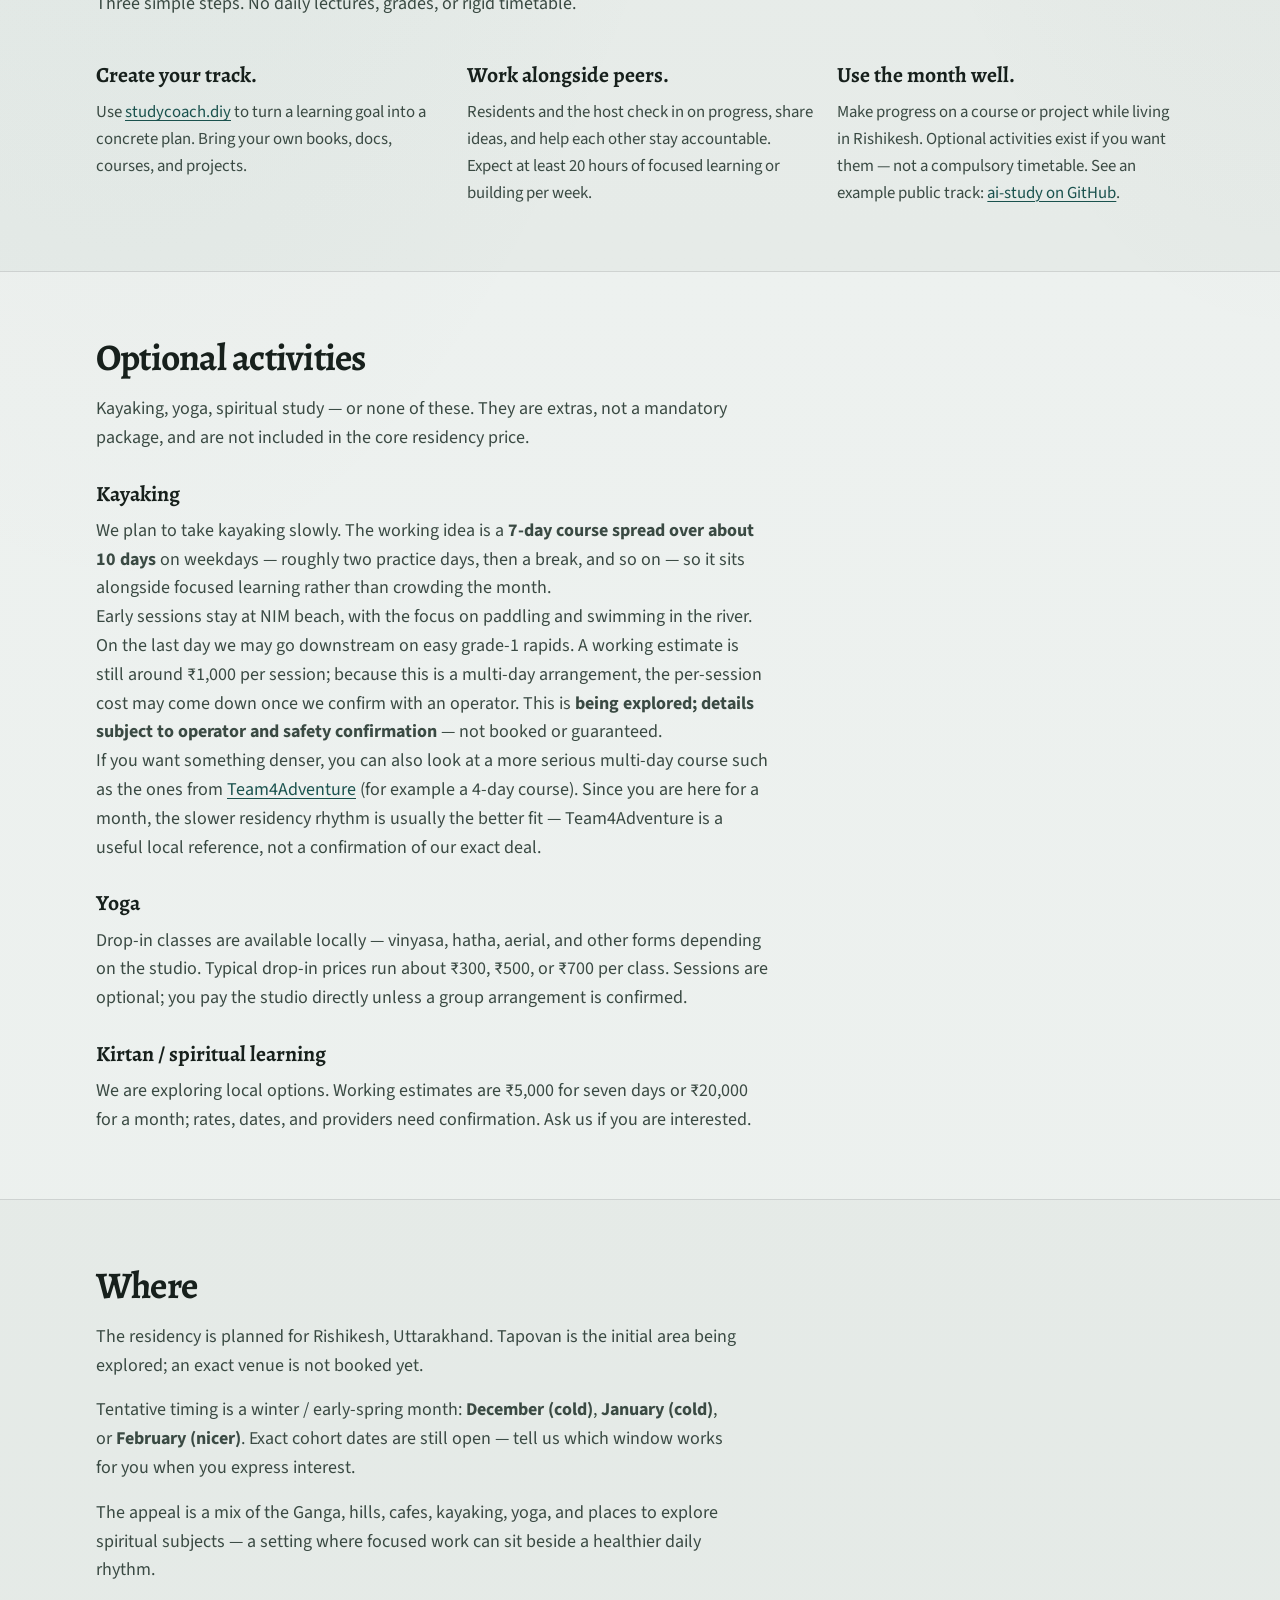
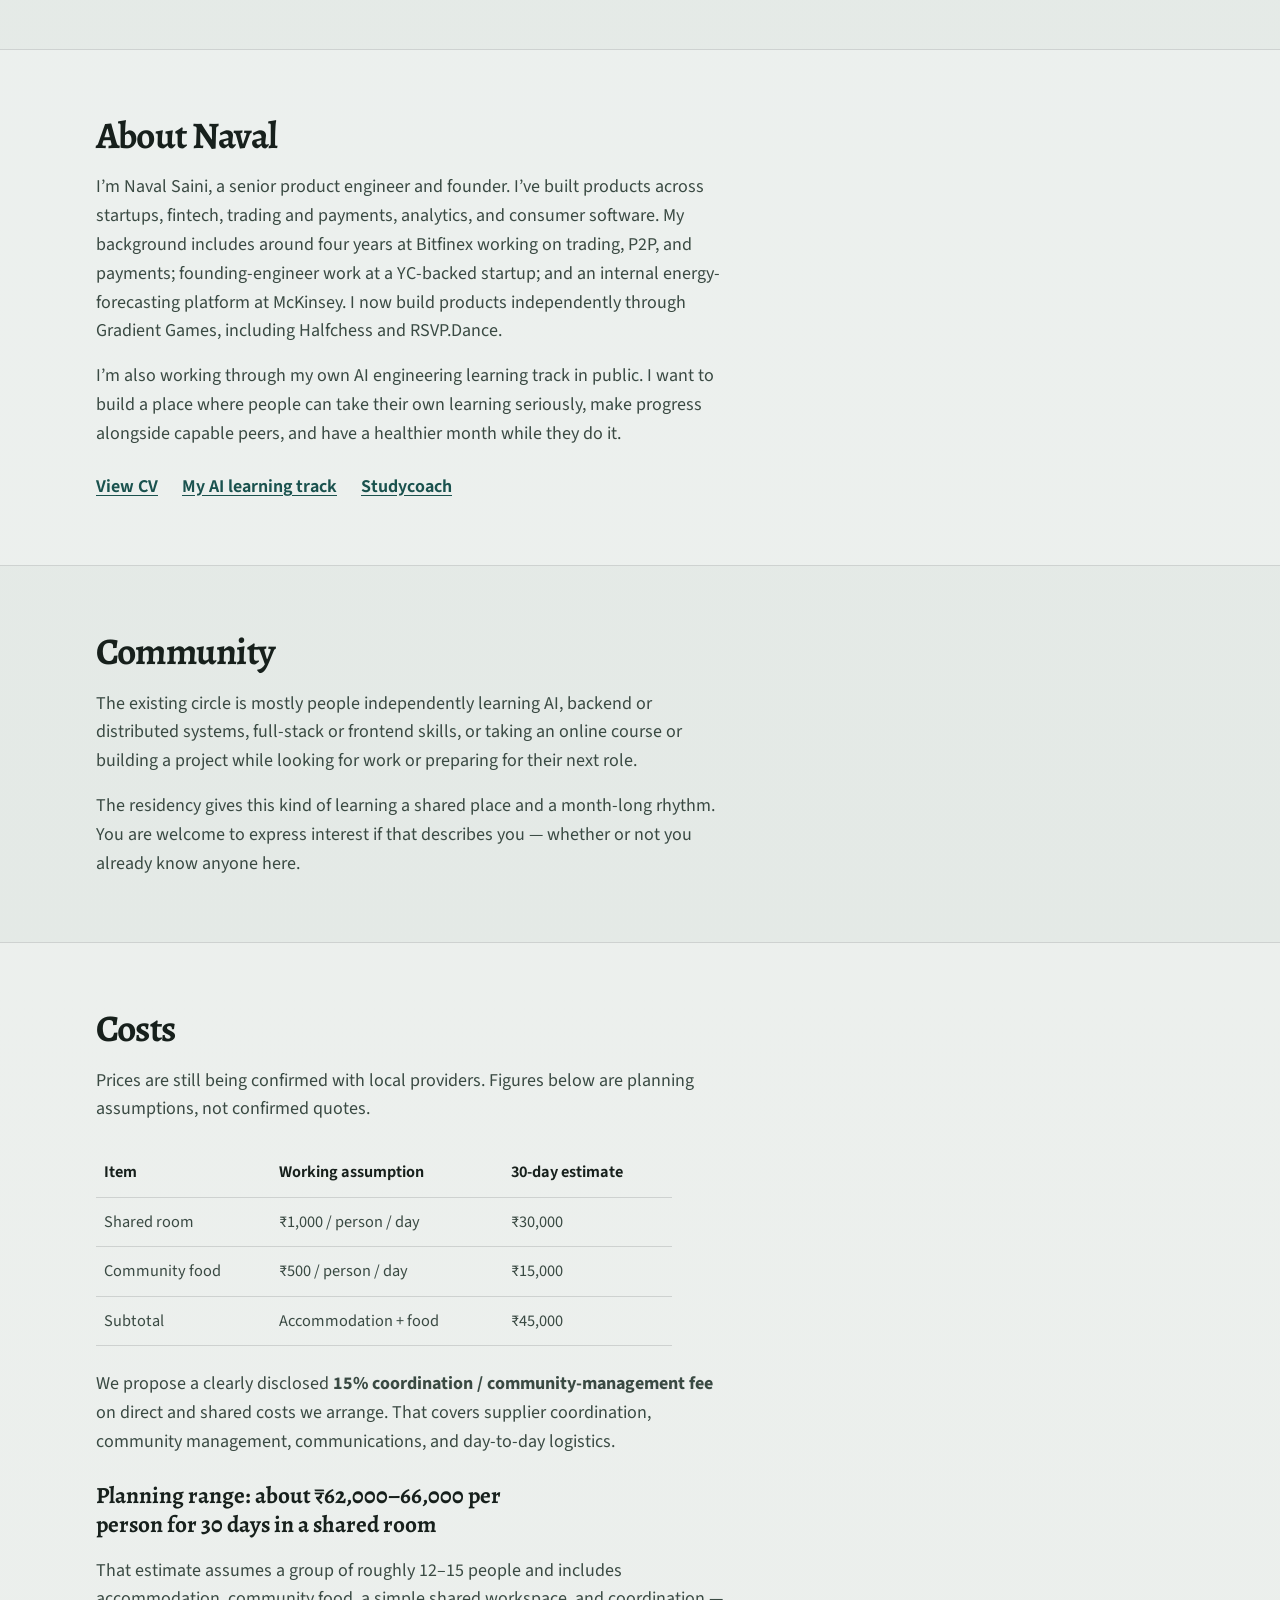
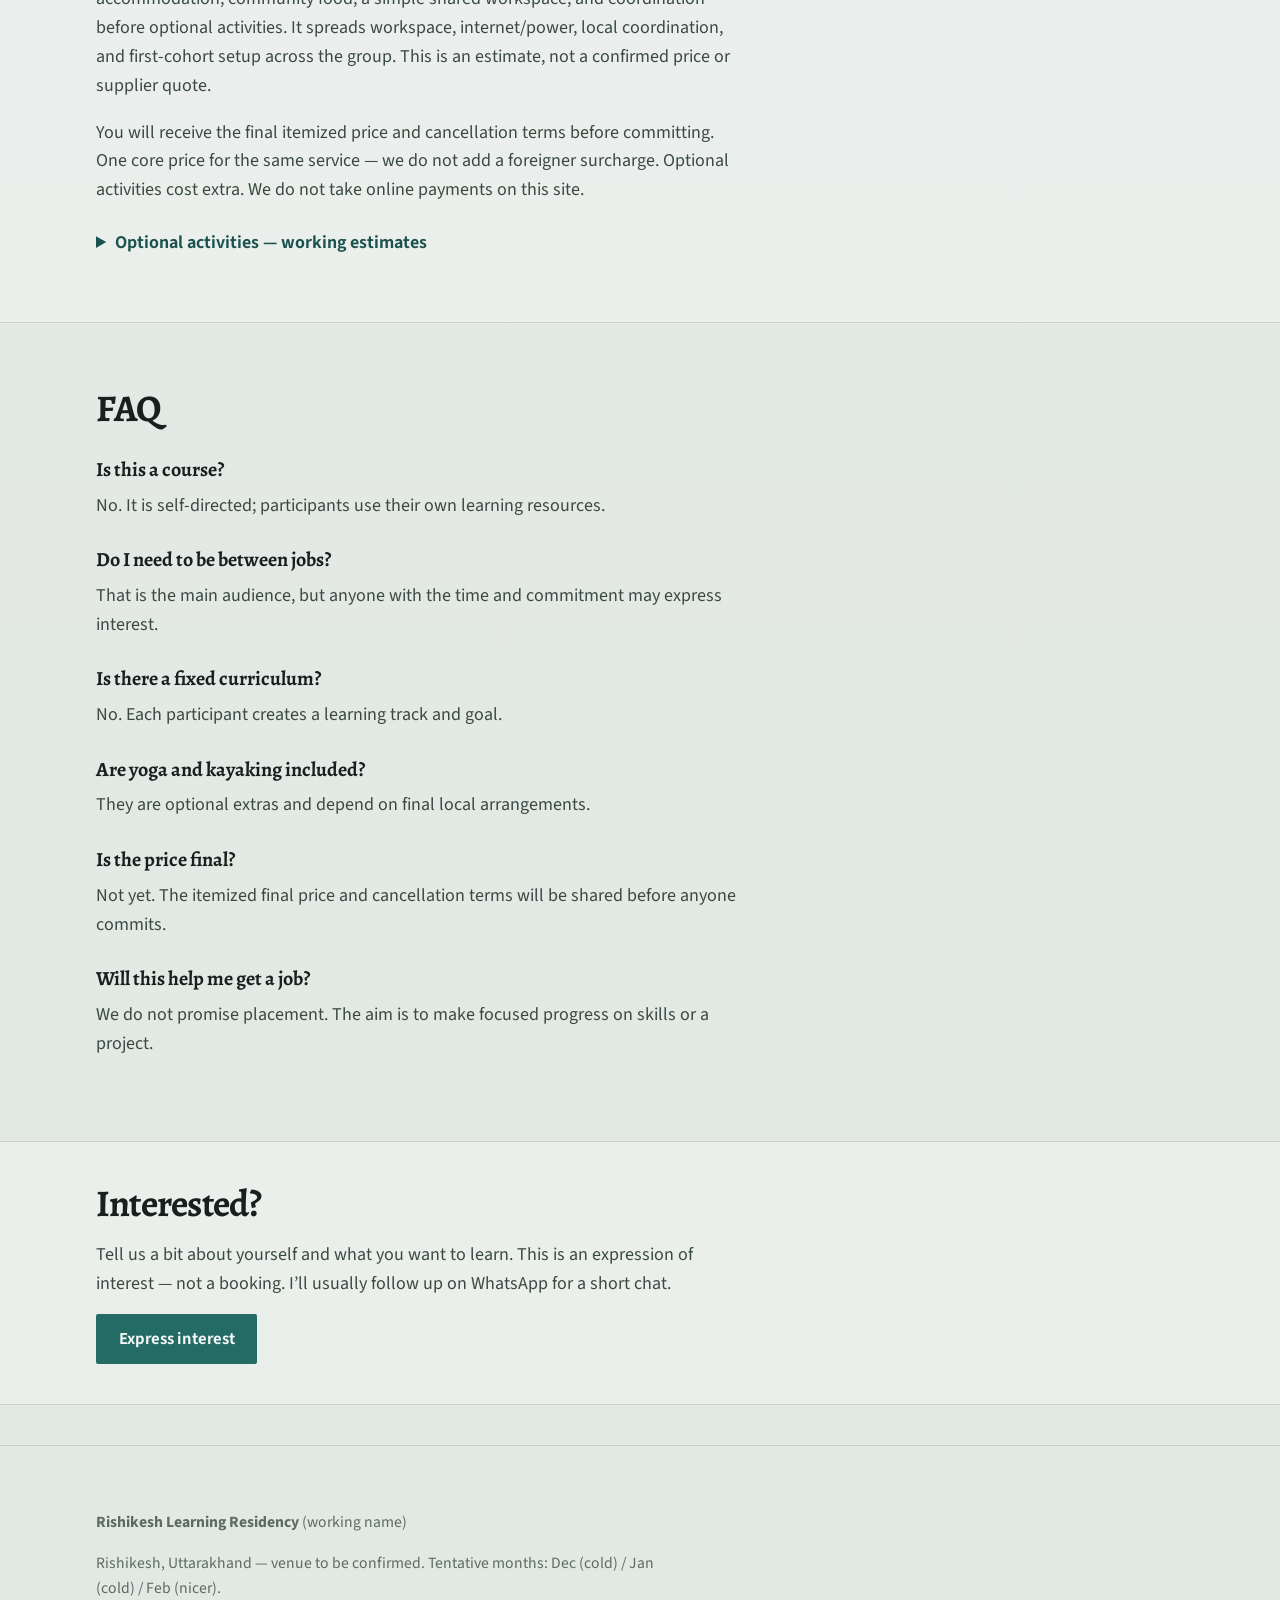
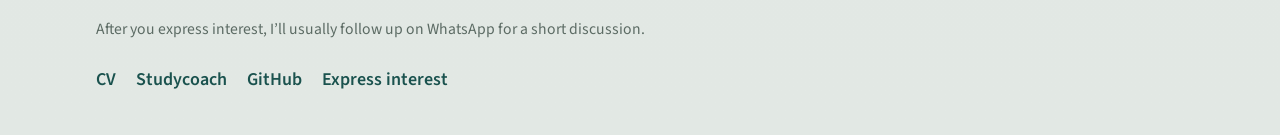
==== commit da155960: "Drop the 15% fee from kayaking and kirtan estimates. Co-authored-by: Cursor <cursoragent@cursor.com>" ====
--- a/index.html
+++ b/index.html
@@ -105,7 +105,7 @@
           </li>
           <li>
             <h3>Kirtan / spiritual learning</h3>
-            <p>We are exploring local options. Working estimates are ₹5,000 for seven days or ₹20,000 for a month before the coordination fee; rates, dates, and providers need confirmation. Ask us if you are interested.</p>
+            <p>We are exploring local options. Working estimates are ₹5,000 for seven days or ₹20,000 for a month; rates, dates, and providers need confirmation. Ask us if you are interested.</p>
           </li>
         </ul>
       </div>
@@ -191,11 +191,11 @@
           <ul class="activity-list">
             <li>
               <h3>Kayaking</h3>
-              <p>Proposed slow track: 7 practice days over ~10 calendar days × ₹1,000 = ₹7,000; with 15% fee, ₹8,050 — per-session rate may fall for a multi-day package. Optional denser courses (e.g. Team4Adventure 4-day) priced separately with the operator. <strong>Not confirmed.</strong></p>
+              <p>Proposed slow track: 7 practice days over ~10 calendar days × ₹1,000 = ₹7,000 — per-session rate may fall for a multi-day package. Optional denser courses (e.g. Team4Adventure 4-day) priced separately with the operator. <strong>Not confirmed.</strong></p>
             </li>
             <li>
               <h3>Kirtan</h3>
-              <p>₹5,000 for 7 days / ₹20,000 for a month; with 15% fee, ₹5,750 / ₹23,000 if arranged by us. Provider and dates not confirmed.</p>
+              <p>₹5,000 for 7 days / ₹20,000 for a month. Provider and dates not confirmed.</p>
             </li>
             <li>
               <h3>Yoga drop-ins</h3>
